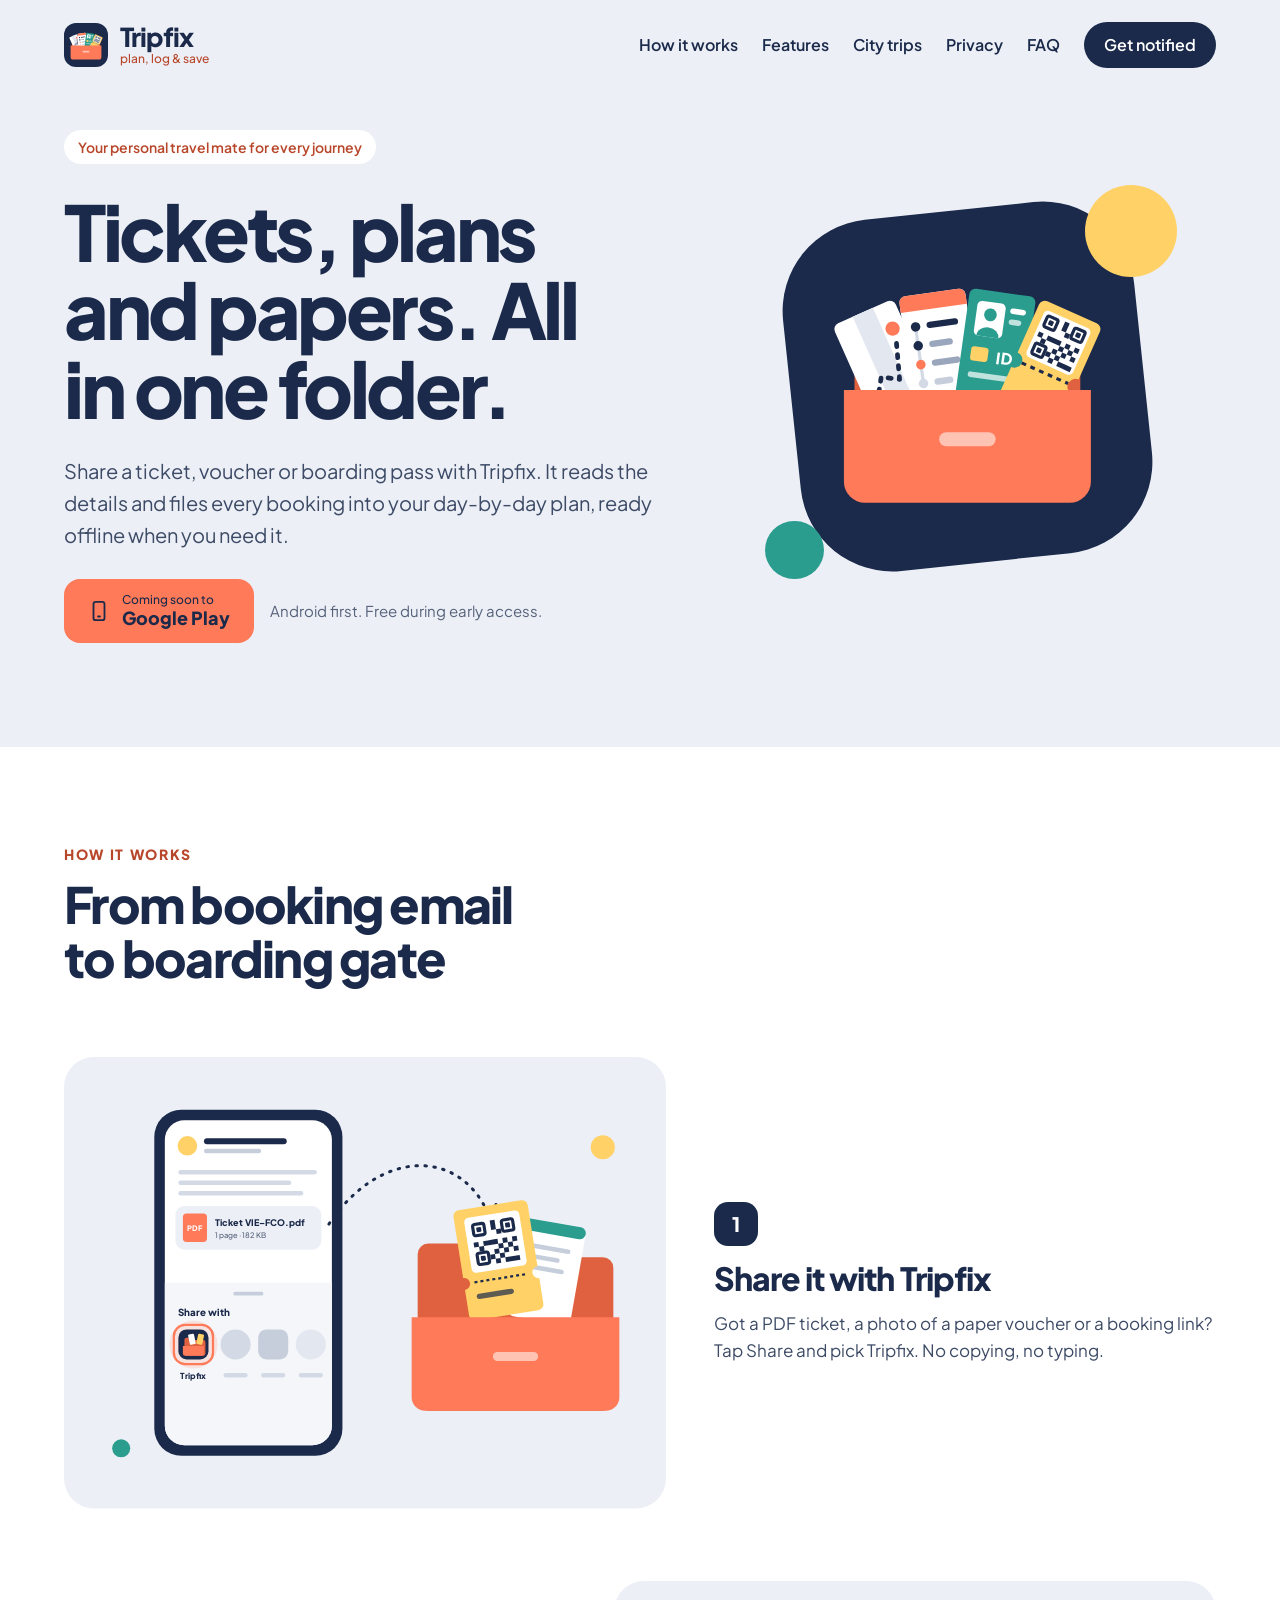
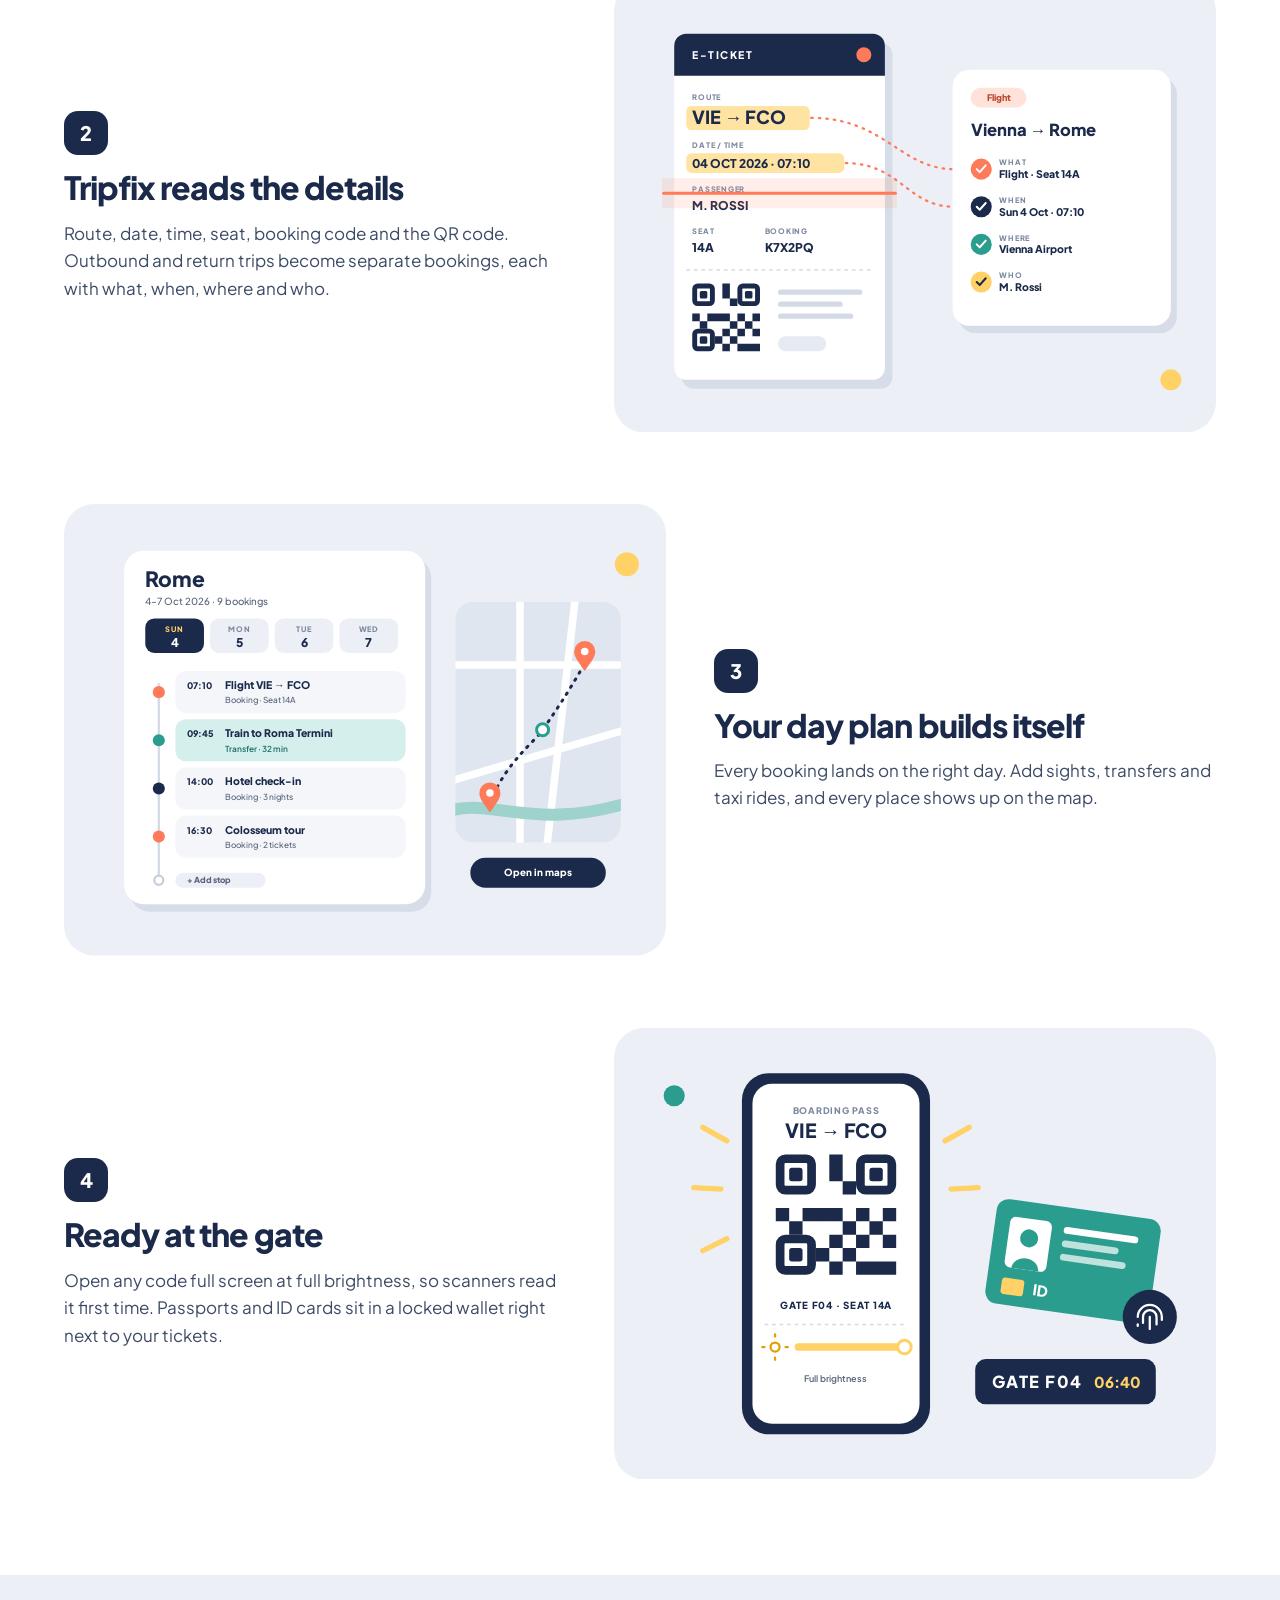
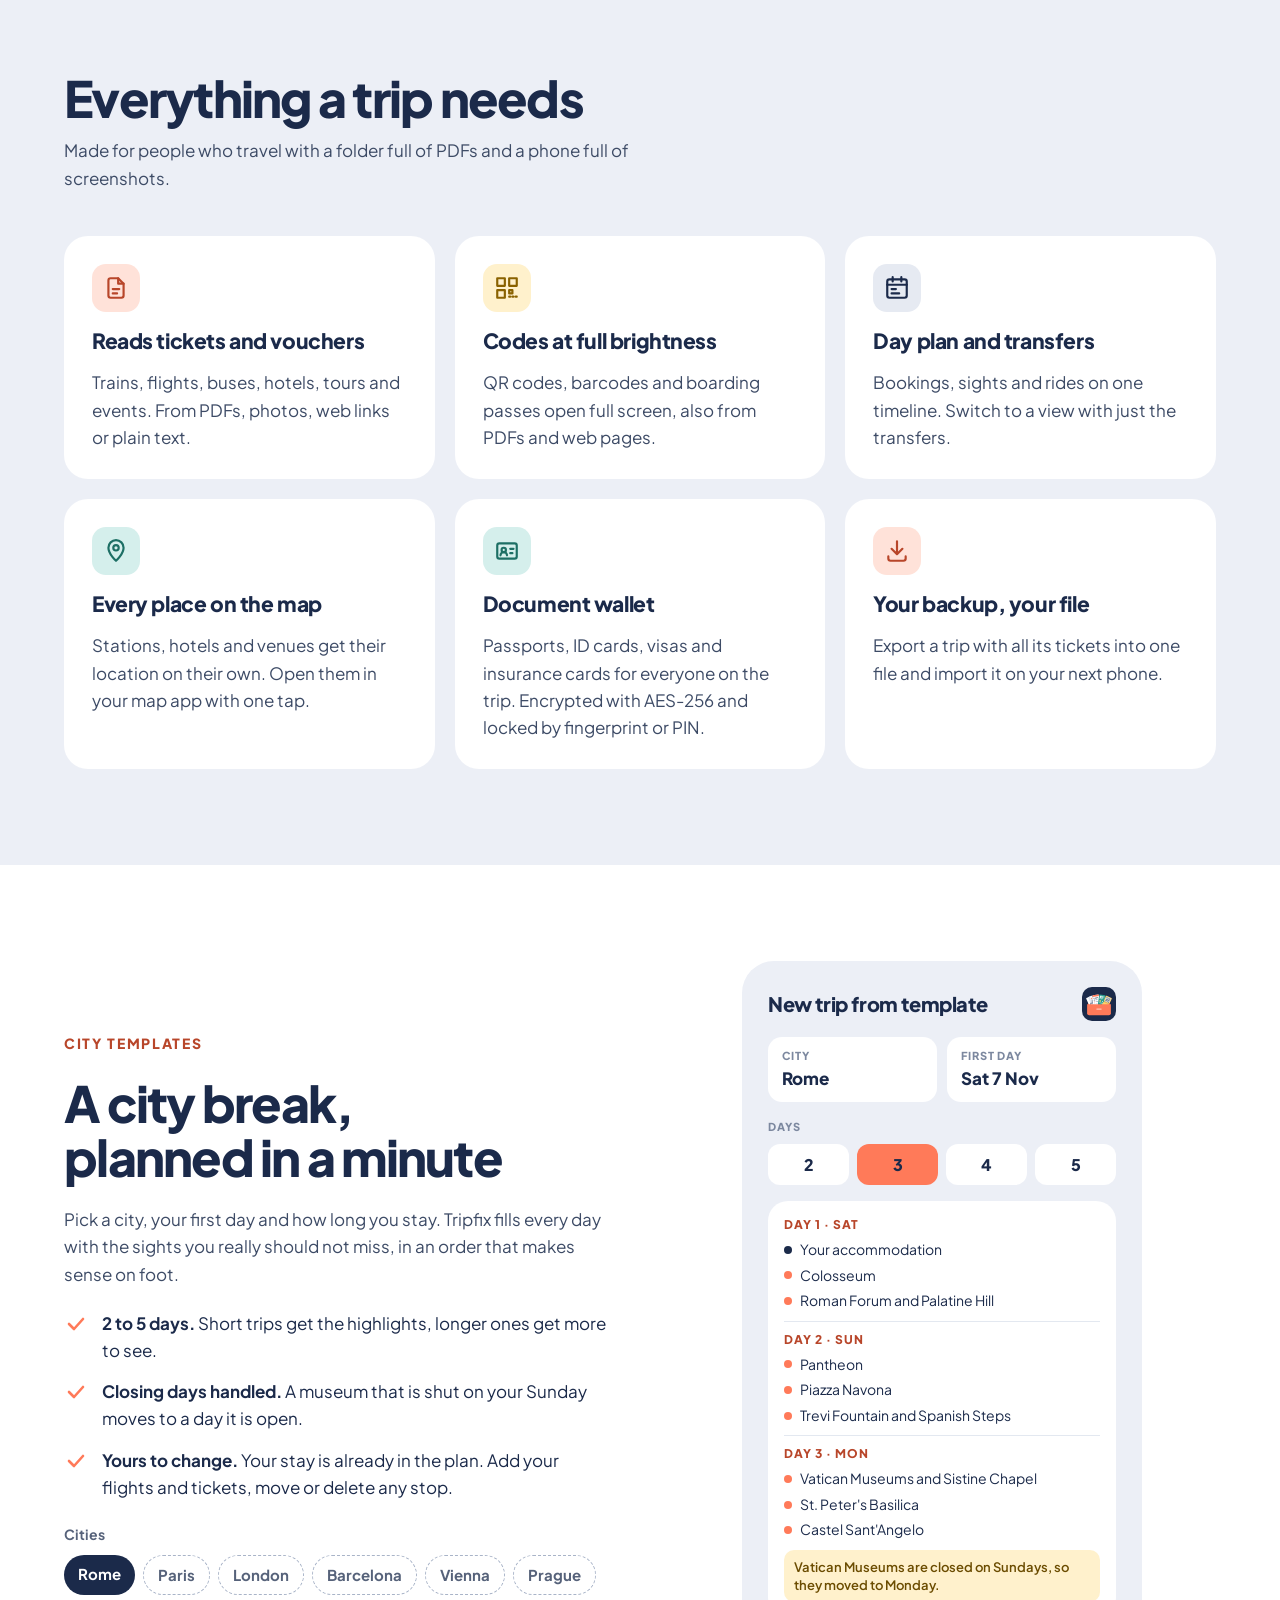
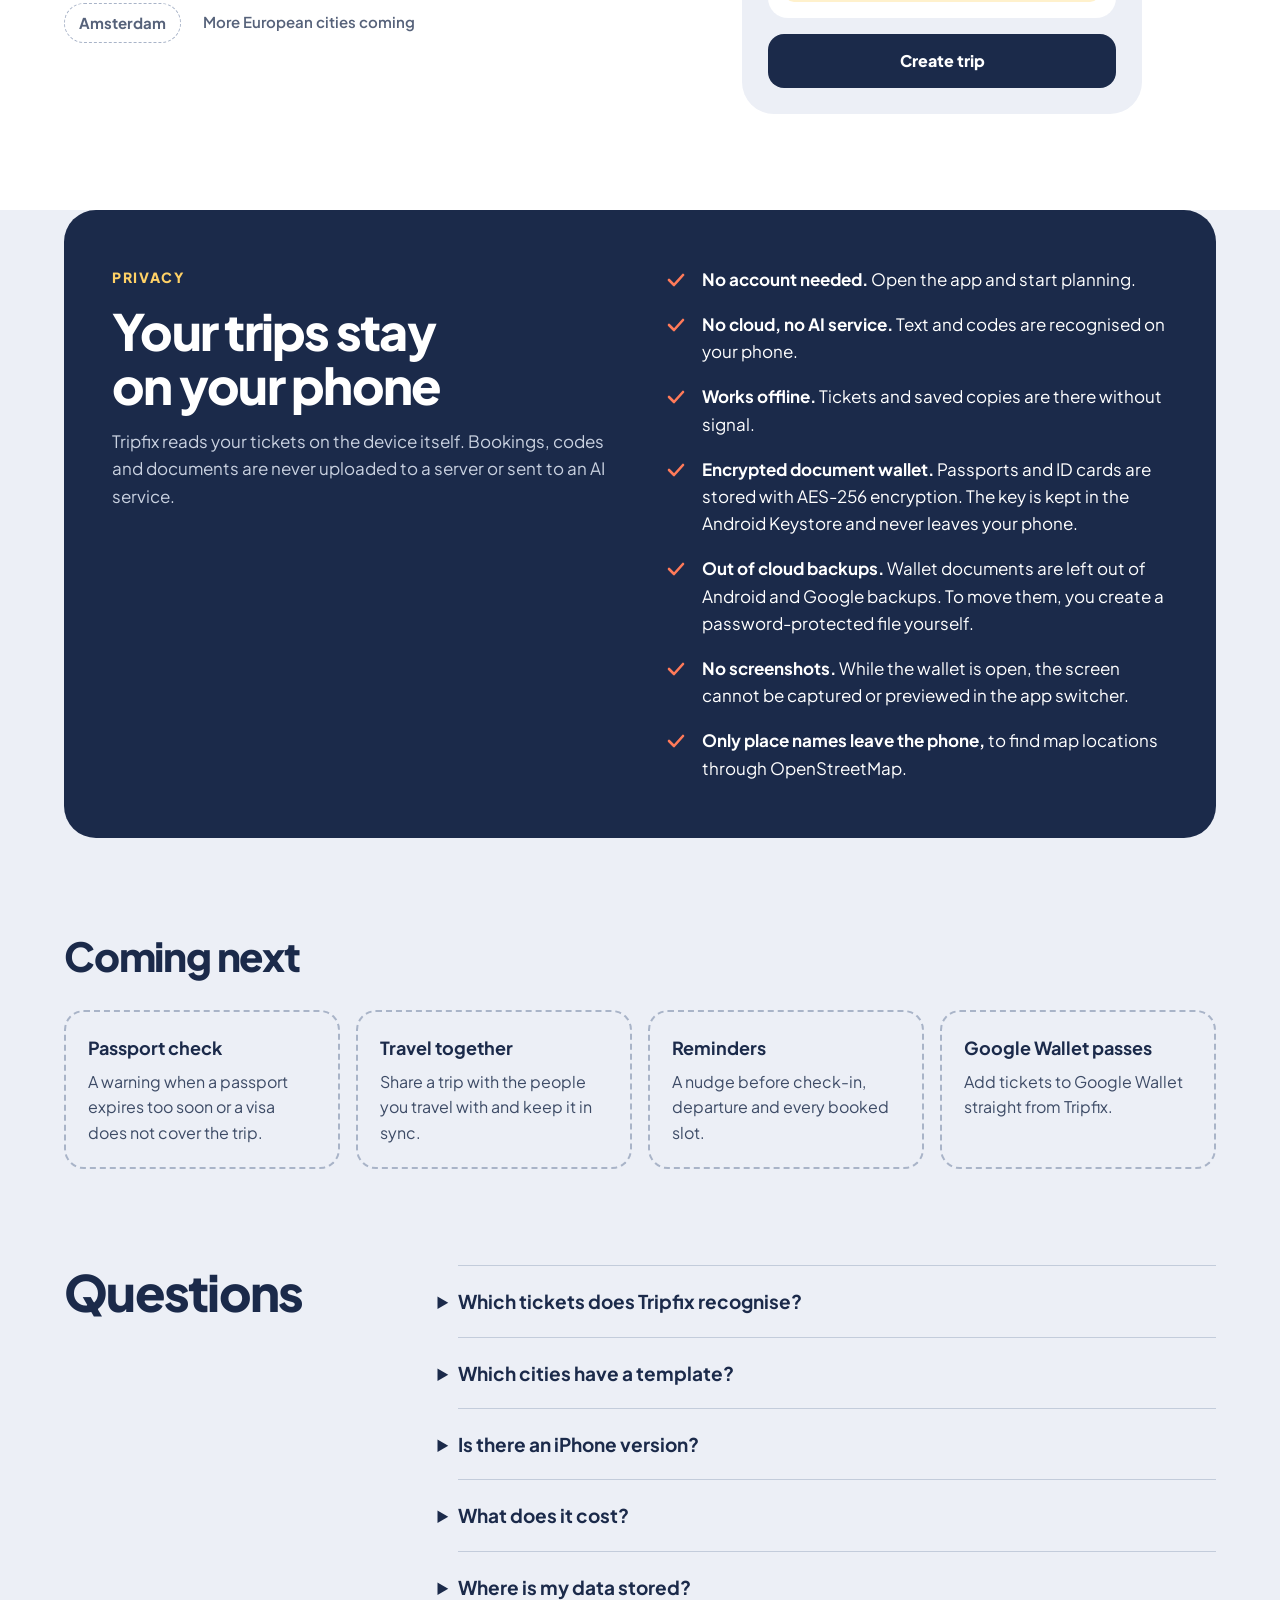
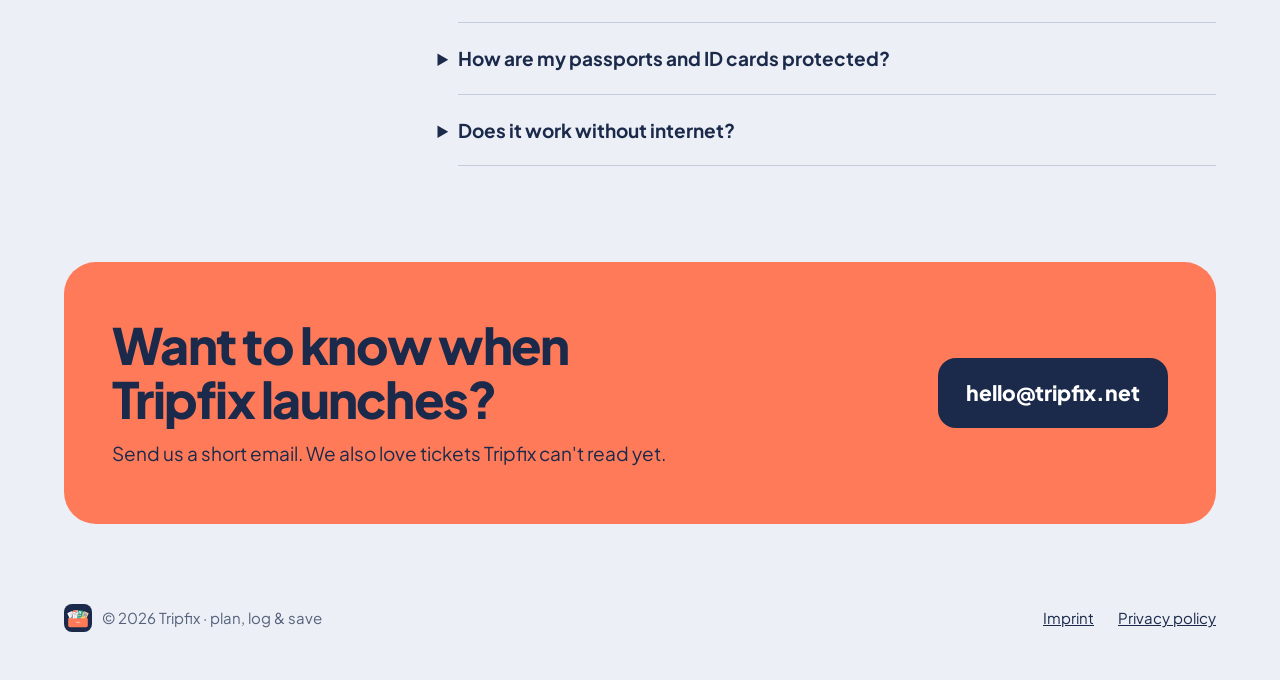
==== index.html @ 34c1dd79 "Add tripfix.net landing page, imprint and privacy policy Co-Authored-By: Claude Opus 5.5 <noreply@an" ====
<!doctype html>
<html lang="en">
<head>
<meta charset="utf-8">
<meta name="viewport" content="width=device-width, initial-scale=1">
<title>Tripfix – plan, log & save</title>
<meta name="description" content="Your personal travel mate for every journey: plans, bookings & tickets, even offline.">
<meta name="theme-color" content="#1B2A4A">
<meta property="og:title" content="Tripfix – plan, log & save">
<meta property="og:description" content="Your personal travel mate for every journey: plans, bookings & tickets, even offline.">
<meta property="og:type" content="website">
<meta property="og:url" content="https://tripfix.net/">
<link rel="icon" href="favicon.svg" type="image/svg+xml">
<link rel="stylesheet" href="fonts.css">
<link rel="stylesheet" href="style.css">
</head>
<body>
<div style="font-size: 17px; line-height: 1.6">

<svg width="0" height="0" style="position: absolute" aria-hidden="true">
<defs>
<symbol id="tfmark" viewBox="0 0 200 200">
<path d="M36 72a8 8 0 0 1 8-8H78l10 10H156a8 8 0 0 1 8 8V156a8 8 0 0 1-8 8H44a8 8 0 0 1-8-8Z" fill="#E0613F"></path>
<g transform="translate(100 112) scale(0.9) translate(-100 -112)">
<g transform="rotate(-24 100 200)">
<rect x="79" y="38" width="42" height="70" rx="4" fill="#FFFFFF"></rect>
<rect x="93" y="38" width="14" height="70" fill="#E3E8F0"></rect>
<path d="M85 94L94 80L104 86L113 60" fill="none" stroke="#1B2A4A" stroke-width="3" stroke-linecap="round" stroke-linejoin="round" stroke-dasharray="2 5"></path>
<circle cx="113" cy="55" r="4.5" fill="#FF7A59"></circle>
</g>
<g transform="rotate(-8 100 200)">
<rect x="79" y="38" width="42" height="70" rx="4" fill="#FFFFFF"></rect>
<path d="M79 42a4 4 0 0 1 4-4H117a4 4 0 0 1 4 4V48H79Z" fill="#FF7A59"></path>
<path d="M87 58V94" stroke="#D3DAE6" stroke-width="2"></path>
<circle cx="87" cy="58" r="3" fill="#1B2A4A"></circle>
<circle cx="87" cy="70" r="3" fill="#1B2A4A"></circle>
<circle cx="87" cy="82" r="3" fill="#FF7A59"></circle>
<circle cx="87" cy="94" r="3" fill="#D3DAE6"></circle>
<rect x="94" y="56" width="20" height="4" rx="2" fill="#1B2A4A"></rect>
<rect x="94" y="68" width="15" height="4" rx="2" fill="#9AA6BC"></rect>
<rect x="94" y="80" width="18" height="4" rx="2" fill="#9AA6BC"></rect>
<rect x="94" y="92" width="12" height="4" rx="2" fill="#C6CEDC"></rect>
</g>
<g transform="rotate(8 100 200)">
<rect x="79" y="38" width="42" height="70" rx="4" fill="#2A9D8F"></rect>
<rect x="85" y="45" width="18" height="22" rx="3" fill="#FFFFFF"></rect>
<circle cx="94" cy="53" r="4" fill="#2A9D8F"></circle>
<path d="M87 67a7 6 0 0 1 14 0Z" fill="#2A9D8F"></path>
<rect x="106" y="47" width="10" height="3.5" rx="1.75" fill="#FFFFFF"></rect>
<rect x="106" y="54" width="8" height="3.5" rx="1.75" fill="#FFFFFF" opacity="0.7"></rect>
<rect x="85" y="74" width="11" height="9" rx="2" fill="#FFD166"></rect>
<text x="101" y="83" font-family="Plus Jakarta Sans, sans-serif" font-size="10" font-weight="800" fill="#FFFFFF">ID</text>
<rect x="85" y="90" width="30" height="3.5" rx="1.75" fill="#FFFFFF" opacity="0.7"></rect>
</g>
<g transform="rotate(24 100 200)">
<path d="M83 38H117a4 4 0 0 1 4 4V75a5 5 0 0 0 0 10V104a4 4 0 0 1-4 4H83a4 4 0 0 1-4-4V85a5 5 0 0 0 0-10V42a4 4 0 0 1 4-4Z" fill="#FFD166"></path>
<rect x="84" y="43" width="32" height="32" rx="3" fill="#FFFFFF"></rect>
<g transform="translate(86 45) scale(0.778)" fill="#1B2A4A">
<path d="M16 0h4v4h-4zM16 4h4v4h-4zM20 8h4v4h-4zM0 16h4v4h-4zM8 16h4v4h-4zM12 16h4v4h-4zM16 16h4v4h-4zM24 16h4v4h-4zM32 16h4v4h-4zM4 20h4v4h-4zM20 20h4v4h-4zM28 20h4v4h-4zM16 24h4v4h-4zM24 24h4v4h-4zM32 24h4v4h-4zM12 28h4v4h-4zM20 28h4v4h-4zM16 32h4v4h-4zM24 32h4v4h-4zM28 32h4v4h-4zM32 32h4v4h-4z"></path>
<rect x="1.3" y="1.3" width="9.4" height="9.4" rx="1.6" fill="none" stroke="#1B2A4A" stroke-width="2.6"></rect>
<rect x="4" y="4" width="4" height="4" rx="0.8"></rect>
<rect x="25.3" y="1.3" width="9.4" height="9.4" rx="1.6" fill="none" stroke="#1B2A4A" stroke-width="2.6"></rect>
<rect x="28" y="4" width="4" height="4" rx="0.8"></rect>
<rect x="1.3" y="25.3" width="9.4" height="9.4" rx="1.6" fill="none" stroke="#1B2A4A" stroke-width="2.6"></rect>
<rect x="4" y="28" width="4" height="4" rx="0.8"></rect>
</g>
<path d="M84 80H116" stroke="#1B2A4A" stroke-width="2" stroke-dasharray="3 3"></path>
</g>
</g>
<path d="M30 102H170V154a12 12 0 0 1-12 12H42a12 12 0 0 1-12-12Z" fill="#FF7A59"></path>
<rect x="84" y="126" width="32" height="8" rx="4" fill="#FFFFFF" opacity="0.55"></rect>
</symbol>
</defs>
</svg>

<!-- Nav -->
<header style="max-width: 1200px; margin: 0 auto; padding: 22px 24px; display: flex; flex-wrap: wrap; align-items: center; justify-content: space-between; gap: 16px">
  <a href="#top" style="display: flex; align-items: center; gap: 12px; text-decoration: none">
    <span style="width: 44px; height: 44px; border-radius: 12px; background: #1B2A4A; display: flex"><svg viewBox="0 0 200 200" width="44" height="44" aria-hidden="true"><use href="#tfmark"></use></svg></span>
    <span style="display: flex; flex-direction: column; line-height: 1">
      <span style="font-weight: 800; font-size: 26px; letter-spacing: -0.04em">Tripfix</span>
      <span style="font-weight: 500; font-size: 12px; color: #B8462A; padding-top: 3px">plan, log &amp; save</span>
    </span>
  </a>
  <nav aria-label="Main" style="display: flex; flex-wrap: wrap; align-items: center; gap: 24px; font-weight: 600; font-size: 16px">
    <a href="#how" style="text-decoration: none">How it works</a>
    <a href="#features" style="text-decoration: none">Features</a>
    <a href="#cities" style="text-decoration: none">City trips</a>
    <a href="#privacy" style="text-decoration: none">Privacy</a>
    <a href="#faq" style="text-decoration: none">FAQ</a>
    <a href="#contact" style="text-decoration: none; padding: 10px 20px; border-radius: 999px; background: #1B2A4A; color: #FFFFFF">Get notified</a>
  </nav>
</header>

<!-- Hero -->
<section id="top" style="max-width: 1200px; margin: 0 auto; padding: 40px 24px 104px; display: flex; flex-wrap: wrap; align-items: center; gap: 56px">
  <div style="flex: 1 1 500px; min-width: 0; display: flex; flex-direction: column; gap: 28px">
    <span style="align-self: flex-start; padding: 6px 14px; border-radius: 999px; background: #FFFFFF; font-size: 14px; font-weight: 600; color: #B8462A">Your personal travel mate for every journey</span>
    <h1 style="margin: 0; font-weight: 800; font-size: clamp(44px, 6vw, 78px); line-height: 1.02; letter-spacing: -0.045em">Tickets, plans and papers. All in one folder.</h1>
    <p style="margin: 0; max-width: 32em; font-size: 20px; color: #3D4B66">Share a ticket, voucher or boarding pass with Tripfix. It reads the details and files every booking into your day-by-day plan, ready offline when you need it.</p>
    <div style="display: flex; flex-wrap: wrap; align-items: center; gap: 16px">
      <a href="#contact" style="text-decoration: none; display: inline-flex; align-items: center; gap: 12px; padding: 14px 24px; border-radius: 16px; background: #FF7A59; color: #1B2A4A">
        <svg width="22" height="22" viewBox="0 0 24 24" fill="none" stroke="currentColor" stroke-width="2" stroke-linecap="round" stroke-linejoin="round" aria-hidden="true"><rect x="6" y="2" width="12" height="20" rx="2.5"></rect><path d="M11 18h2"></path></svg>
        <span style="display: flex; flex-direction: column; line-height: 1.2"><span style="font-size: 12px; font-weight: 500">Coming soon to</span><span style="font-weight: 800; font-size: 18px">Google Play</span></span>
      </a>
      <span style="font-size: 15px; color: #56627A">Android first. Free during early access.</span>
    </div>
  </div>
  <div aria-hidden="true" style="flex: 1 1 400px; min-width: 0; display: flex; justify-content: center">
    <div style="position: relative; width: 420px; max-width: 100%; aspect-ratio: 1 / 1">
      <div style="position: absolute; inset: 8%; border-radius: 26%; background: #1B2A4A; transform: rotate(-6deg)"></div>
      <div style="position: absolute; top: 2%; right: 0; width: 22%; aspect-ratio: 1 / 1; border-radius: 50%; background: #FFD166"></div>
      <div style="position: absolute; bottom: 4%; left: 2%; width: 14%; aspect-ratio: 1 / 1; border-radius: 50%; background: #2A9D8F"></div>
      <svg viewBox="0 0 200 200" style="position: absolute; inset: 8%; width: 84%; height: 84%"><use href="#tfmark"></use></svg>
    </div>
  </div>
</section>

<!-- How it works -->
<section id="how" style="background: #FFFFFF">
  <div style="max-width: 1200px; margin: 0 auto; padding: 96px 24px; display: flex; flex-direction: column; gap: 72px">
    <div style="display: flex; flex-direction: column; gap: 12px; max-width: 36em">
      <span style="font-size: 14px; font-weight: 800; letter-spacing: 0.12em; text-transform: uppercase; color: #B8462A">How it works</span>
      <h2 style="margin: 0; font-weight: 800; font-size: clamp(32px, 4vw, 50px); line-height: 1.08; letter-spacing: -0.035em">From booking email to boarding gate</h2>
    </div>

    <div style="display: flex; flex-wrap: wrap; align-items: center; gap: 48px">
      <div style="flex: 1 1 460px; min-width: 0"><svg viewBox="0 0 800 600" width="100%" style="display: block; width: 100%; height: auto" role="img" aria-label="A ticket PDF shared from a phone flies into the Tripfix travel folder">
<rect x="0" y="0" width="800" height="600" rx="40" fill="#ECEFF6"></rect>
<circle cx="716" cy="120" r="16" fill="#FFD166"></circle>
<circle cx="76" cy="520" r="12" fill="#2A9D8F"></circle>

<rect x="120" y="70" width="250" height="460" rx="36" fill="#1B2A4A"></rect>
<rect x="134" y="84" width="222" height="432" rx="26" fill="#FFFFFF"></rect>
<circle cx="164" cy="118" r="13" fill="#FFD166"></circle>
<rect x="186" y="108" width="110" height="8" rx="4" fill="#1B2A4A"></rect>
<rect x="186" y="122" width="76" height="6" rx="3" fill="#C6CEDC"></rect>
<rect x="152" y="150" width="184" height="6" rx="3" fill="#D3DAE6"></rect>
<rect x="152" y="164" width="150" height="6" rx="3" fill="#D3DAE6"></rect>
<rect x="152" y="178" width="166" height="6" rx="3" fill="#D3DAE6"></rect>
<rect x="148" y="198" width="194" height="58" rx="12" fill="#ECEFF6"></rect>
<rect x="158" y="208" width="32" height="38" rx="5" fill="#FF7A59"></rect>
<text x="174" y="231" text-anchor="middle" font-family="Plus Jakarta Sans, sans-serif" font-size="10" font-weight="800" fill="#FFFFFF">PDF</text>
<text x="200" y="224" font-family="Plus Jakarta Sans, sans-serif" font-size="12" font-weight="800" fill="#1B2A4A">Ticket VIE–FCO.pdf</text>
<text x="200" y="241" font-family="Plus Jakarta Sans, sans-serif" font-size="10" font-weight="500" fill="#56627A">1 page · 182 KB</text>

<path d="M134 300H356V490a26 26 0 0 1-26 26H160a26 26 0 0 1-26-26Z" fill="#F4F6FA"></path>
<rect x="225" y="312" width="40" height="5" rx="2.5" fill="#C6CEDC"></rect>
<text x="152" y="344" font-family="Plus Jakarta Sans, sans-serif" font-size="13" font-weight="800" fill="#1B2A4A">Share with</text>
<circle cx="172" cy="382" r="32" fill="#FF7A59" opacity="0.16"></circle>
<rect x="152" y="362" width="40" height="40" rx="11" fill="#1B2A4A"></rect>
<path d="M160 376a3 3 0 0 1 3-3h7l3 3h12a3 3 0 0 1 3 3v15a3 3 0 0 1-3 3H163a3 3 0 0 1-3-3Z" fill="#E0613F"></path>
<rect x="167" y="368" width="8" height="14" rx="1.5" fill="#FFFFFF" transform="rotate(-12 171 380)"></rect>
<rect x="176" y="368" width="8" height="14" rx="1.5" fill="#FFD166" transform="rotate(12 180 380)"></rect>
<path d="M158 384H186V394a3 3 0 0 1-3 3H161a3 3 0 0 1-3-3Z" fill="#FF7A59"></path>
<rect x="146" y="356" width="52" height="52" rx="15" fill="none" stroke="#FF7A59" stroke-width="3"></rect>
<rect x="208" y="362" width="40" height="40" rx="20" fill="#D3DAE6"></rect>
<rect x="258" y="362" width="40" height="40" rx="11" fill="#C6CEDC"></rect>
<rect x="308" y="362" width="40" height="40" rx="20" fill="#E3E8F0"></rect>
<text x="172" y="428" text-anchor="middle" font-family="Plus Jakarta Sans, sans-serif" font-size="11" font-weight="800" fill="#1B2A4A">Tripfix</text>
<rect x="212" y="420" width="32" height="6" rx="3" fill="#D3DAE6"></rect>
<rect x="262" y="420" width="32" height="6" rx="3" fill="#D3DAE6"></rect>
<rect x="312" y="420" width="32" height="6" rx="3" fill="#D3DAE6"></rect>

<path d="M352 222C420 120 530 120 566 214" fill="none" stroke="#1B2A4A" stroke-width="4" stroke-linecap="round" stroke-dasharray="2 10"></path>
<path d="M548 204L568 222L574 196" fill="none" stroke="#1B2A4A" stroke-width="4" stroke-linecap="round" stroke-linejoin="round"></path>

<path d="M470 262a14 14 0 0 1 14-14H552l18 18H716a14 14 0 0 1 14 14V456a14 14 0 0 1-14 14H484a14 14 0 0 1-14-14Z" fill="#E0613F"></path>
<g transform="rotate(10 630 330)">
<rect x="592" y="218" width="84" height="132" rx="8" fill="#FFFFFF"></rect>
<rect x="592" y="218" width="84" height="16" rx="8" fill="#2A9D8F"></rect>
<rect x="604" y="250" width="56" height="6" rx="3" fill="#C6CEDC"></rect>
<rect x="604" y="264" width="44" height="6" rx="3" fill="#C6CEDC"></rect>
<rect x="604" y="278" width="52" height="6" rx="3" fill="#C6CEDC"></rect>
</g>
<g transform="rotate(-9 580 300)">
<path d="M540 196H624a8 8 0 0 1 8 8V286a8 8 0 0 0 0 16V336a8 8 0 0 1-8 8H540a8 8 0 0 1-8-8V302a8 8 0 0 0 0-16V204a8 8 0 0 1 8-8Z" fill="#FFD166"></path>
<rect x="545" y="208" width="74" height="74" rx="6" fill="#FFFFFF"></rect>
<g transform="translate(553 216) scale(1.611)" fill="#1B2A4A">
<path d="M16 0h4v4h-4zM16 4h4v4h-4zM20 8h4v4h-4zM0 16h4v4h-4zM8 16h4v4h-4zM12 16h4v4h-4zM16 16h4v4h-4zM24 16h4v4h-4zM32 16h4v4h-4zM4 20h4v4h-4zM20 20h4v4h-4zM28 20h4v4h-4zM16 24h4v4h-4zM24 24h4v4h-4zM32 24h4v4h-4zM12 28h4v4h-4zM20 28h4v4h-4zM16 32h4v4h-4zM24 32h4v4h-4zM28 32h4v4h-4zM32 32h4v4h-4z"></path>
<rect x="1.3" y="1.3" width="9.4" height="9.4" rx="1.6" fill="none" stroke="#1B2A4A" stroke-width="2.6"></rect>
<rect x="4" y="4" width="4" height="4" rx="0.8"></rect>
<rect x="25.3" y="1.3" width="9.4" height="9.4" rx="1.6" fill="none" stroke="#1B2A4A" stroke-width="2.6"></rect>
<rect x="28" y="4" width="4" height="4" rx="0.8"></rect>
<rect x="1.3" y="25.3" width="9.4" height="9.4" rx="1.6" fill="none" stroke="#1B2A4A" stroke-width="2.6"></rect>
<rect x="4" y="28" width="4" height="4" rx="0.8"></rect>
</g>
<path d="M546 294H618" stroke="#1B2A4A" stroke-width="3" stroke-dasharray="4 4"></path>
<rect x="546" y="310" width="50" height="7" rx="3.5" fill="#1B2A4A" opacity="0.7"></rect>
</g>
<path d="M462 346H738V452a18 18 0 0 1-18 18H480a18 18 0 0 1-18-18Z" fill="#FF7A59"></path>
<rect x="570" y="392" width="60" height="12" rx="6" fill="#FFFFFF" opacity="0.55"></rect>
</svg></div>
      <div style="flex: 1 1 360px; min-width: 0; display: flex; flex-direction: column; gap: 14px">
        <span style="width: 44px; height: 44px; border-radius: 14px; background: #1B2A4A; color: #FFFFFF; display: flex; align-items: center; justify-content: center; font-weight: 800; font-size: 20px">1</span>
        <h3 style="margin: 0; font-weight: 800; font-size: 32px; line-height: 1.15; letter-spacing: -0.03em">Share it with Tripfix</h3>
        <p style="margin: 0; color: #3D4B66; max-width: 30em">Got a PDF ticket, a photo of a paper voucher or a booking link? Tap Share and pick Tripfix. No copying, no typing.</p>
      </div>
    </div>

    <div style="display: flex; flex-wrap: wrap; flex-direction: row-reverse; align-items: center; gap: 48px">
      <div style="flex: 1 1 460px; min-width: 0"><svg viewBox="0 0 800 600" width="100%" style="display: block; width: 100%; height: auto" role="img" aria-label="Tripfix scans a flight e-ticket and fills a booking card with what, when, where and who">
<rect x="0" y="0" width="800" height="600" rx="40" fill="#ECEFF6"></rect>
<circle cx="740" cy="530" r="14" fill="#FFD166"></circle>

<rect x="90" y="82" width="280" height="460" rx="16" fill="#D7DDE8"></rect>
<rect x="80" y="70" width="280" height="460" rx="16" fill="#FFFFFF"></rect>
<path d="M80 86a16 16 0 0 1 16-16H344a16 16 0 0 1 16 16V126H80Z" fill="#1B2A4A"></path>
<text x="104" y="104" font-family="Plus Jakarta Sans, sans-serif" font-size="14" font-weight="800" letter-spacing="2" fill="#FFFFFF">E-TICKET</text>
<circle cx="332" cy="98" r="10" fill="#FF7A59"></circle>

<text x="104" y="158" font-family="Plus Jakarta Sans, sans-serif" font-size="10" font-weight="800" letter-spacing="1" fill="#7C889F">ROUTE</text>
<rect x="96" y="166" width="164" height="32" rx="7" fill="#FFD166" opacity="0.6"></rect>
<text x="104" y="190" font-family="Plus Jakarta Sans, sans-serif" font-size="24" font-weight="800" fill="#1B2A4A">VIE → FCO</text>

<text x="104" y="222" font-family="Plus Jakarta Sans, sans-serif" font-size="10" font-weight="800" letter-spacing="1" fill="#7C889F">DATE / TIME</text>
<rect x="96" y="229" width="210" height="26" rx="7" fill="#FFD166" opacity="0.6"></rect>
<text x="104" y="248" font-family="Plus Jakarta Sans, sans-serif" font-size="16" font-weight="800" fill="#1B2A4A">04 OCT 2026 · 07:10</text>

<text x="104" y="280" font-family="Plus Jakarta Sans, sans-serif" font-size="10" font-weight="800" letter-spacing="1" fill="#7C889F">PASSENGER</text>
<text x="104" y="304" font-family="Plus Jakarta Sans, sans-serif" font-size="16" font-weight="800" fill="#1B2A4A">M. ROSSI</text>

<text x="104" y="336" font-family="Plus Jakarta Sans, sans-serif" font-size="10" font-weight="800" letter-spacing="1" fill="#7C889F">SEAT</text>
<text x="104" y="360" font-family="Plus Jakarta Sans, sans-serif" font-size="16" font-weight="800" fill="#1B2A4A">14A</text>
<text x="200" y="336" font-family="Plus Jakarta Sans, sans-serif" font-size="10" font-weight="800" letter-spacing="1" fill="#7C889F">BOOKING</text>
<text x="200" y="360" font-family="Plus Jakarta Sans, sans-serif" font-size="16" font-weight="800" fill="#1B2A4A">K7X2PQ</text>

<path d="M96 384H344" stroke="#D3DAE6" stroke-width="2" stroke-dasharray="5 5"></path>
<g transform="translate(104 402) scale(2.5)" fill="#1B2A4A">
<path d="M16 0h4v4h-4zM16 4h4v4h-4zM20 8h4v4h-4zM0 16h4v4h-4zM8 16h4v4h-4zM12 16h4v4h-4zM16 16h4v4h-4zM24 16h4v4h-4zM32 16h4v4h-4zM4 20h4v4h-4zM20 20h4v4h-4zM28 20h4v4h-4zM16 24h4v4h-4zM24 24h4v4h-4zM32 24h4v4h-4zM12 28h4v4h-4zM20 28h4v4h-4zM16 32h4v4h-4zM24 32h4v4h-4zM28 32h4v4h-4zM32 32h4v4h-4z"></path>
<rect x="1.3" y="1.3" width="9.4" height="9.4" rx="1.6" fill="none" stroke="#1B2A4A" stroke-width="2.6"></rect>
<rect x="4" y="4" width="4" height="4" rx="0.8"></rect>
<rect x="25.3" y="1.3" width="9.4" height="9.4" rx="1.6" fill="none" stroke="#1B2A4A" stroke-width="2.6"></rect>
<rect x="28" y="4" width="4" height="4" rx="0.8"></rect>
<rect x="1.3" y="25.3" width="9.4" height="9.4" rx="1.6" fill="none" stroke="#1B2A4A" stroke-width="2.6"></rect>
<rect x="4" y="28" width="4" height="4" rx="0.8"></rect>
</g>
<rect x="218" y="410" width="112" height="7" rx="3.5" fill="#D3DAE6"></rect>
<rect x="218" y="426" width="86" height="7" rx="3.5" fill="#D3DAE6"></rect>
<rect x="218" y="442" width="100" height="7" rx="3.5" fill="#D3DAE6"></rect>
<rect x="218" y="472" width="64" height="20" rx="10" fill="#E6EAF2"></rect>

<rect x="64" y="262" width="312" height="40" fill="#FF7A59" opacity="0.13"></rect>
<rect x="64" y="280" width="312" height="4" rx="2" fill="#FF7A59"></rect>

<path d="M262 182C360 182 380 250 452 250" fill="none" stroke="#FF7A59" stroke-width="3" stroke-linecap="round" stroke-dasharray="2 8"></path>
<path d="M308 242C380 242 390 300 452 300" fill="none" stroke="#FF7A59" stroke-width="3" stroke-linecap="round" stroke-dasharray="2 8"></path>

<rect x="458" y="128" width="290" height="340" rx="22" fill="#D7DDE8"></rect>
<rect x="450" y="118" width="290" height="340" rx="22" fill="#FFFFFF"></rect>
<rect x="474" y="142" width="74" height="26" rx="13" fill="#FFE2D9"></rect>
<text x="511" y="160" text-anchor="middle" font-family="Plus Jakarta Sans, sans-serif" font-size="12" font-weight="800" fill="#B8462A">Flight</text>
<text x="474" y="206" font-family="Plus Jakarta Sans, sans-serif" font-size="22" font-weight="800" fill="#1B2A4A">Vienna → Rome</text>

<circle cx="488" cy="250" r="14" fill="#FF7A59"></circle>
<text x="512" y="245" font-family="Plus Jakarta Sans, sans-serif" font-size="10" font-weight="800" letter-spacing="1" fill="#7C889F">WHAT</text>
<text x="512" y="262" font-family="Plus Jakarta Sans, sans-serif" font-size="14" font-weight="800" fill="#1B2A4A">Flight · Seat 14A</text>

<circle cx="488" cy="300" r="14" fill="#1B2A4A"></circle>
<text x="512" y="295" font-family="Plus Jakarta Sans, sans-serif" font-size="10" font-weight="800" letter-spacing="1" fill="#7C889F">WHEN</text>
<text x="512" y="312" font-family="Plus Jakarta Sans, sans-serif" font-size="14" font-weight="800" fill="#1B2A4A">Sun 4 Oct · 07:10</text>

<circle cx="488" cy="350" r="14" fill="#2A9D8F"></circle>
<text x="512" y="345" font-family="Plus Jakarta Sans, sans-serif" font-size="10" font-weight="800" letter-spacing="1" fill="#7C889F">WHERE</text>
<text x="512" y="362" font-family="Plus Jakarta Sans, sans-serif" font-size="14" font-weight="800" fill="#1B2A4A">Vienna Airport</text>

<circle cx="488" cy="400" r="14" fill="#FFD166"></circle>
<text x="512" y="395" font-family="Plus Jakarta Sans, sans-serif" font-size="10" font-weight="800" letter-spacing="1" fill="#7C889F">WHO</text>
<text x="512" y="412" font-family="Plus Jakarta Sans, sans-serif" font-size="14" font-weight="800" fill="#1B2A4A">M. Rossi</text>

<path d="M482 250l4 4 8-9" fill="none" stroke="#FFFFFF" stroke-width="2.6" stroke-linecap="round" stroke-linejoin="round"></path>
<path d="M482 300l4 4 8-9" fill="none" stroke="#FFFFFF" stroke-width="2.6" stroke-linecap="round" stroke-linejoin="round"></path>
<path d="M482 350l4 4 8-9" fill="none" stroke="#FFFFFF" stroke-width="2.6" stroke-linecap="round" stroke-linejoin="round"></path>
<path d="M482 400l4 4 8-9" fill="none" stroke="#1B2A4A" stroke-width="2.6" stroke-linecap="round" stroke-linejoin="round"></path>
</svg></div>
      <div style="flex: 1 1 360px; min-width: 0; display: flex; flex-direction: column; gap: 14px">
        <span style="width: 44px; height: 44px; border-radius: 14px; background: #1B2A4A; color: #FFFFFF; display: flex; align-items: center; justify-content: center; font-weight: 800; font-size: 20px">2</span>
        <h3 style="margin: 0; font-weight: 800; font-size: 32px; line-height: 1.15; letter-spacing: -0.03em">Tripfix reads the details</h3>
        <p style="margin: 0; color: #3D4B66; max-width: 30em">Route, date, time, seat, booking code and the QR code. Outbound and return trips become separate bookings, each with what, when, where and who.</p>
      </div>
    </div>

    <div style="display: flex; flex-wrap: wrap; align-items: center; gap: 48px">
      <div style="flex: 1 1 460px; min-width: 0"><svg viewBox="0 0 800 600" width="100%" style="display: block; width: 100%; height: auto" role="img" aria-label="A Rome trip day plan with flight, train transfer, hotel and tour, next to a map with the route">
<defs>
<clipPath id="ill3map"><rect x="520" y="130" width="220" height="320" rx="24"></rect></clipPath>
</defs>
<rect x="0" y="0" width="800" height="600" rx="40" fill="#ECEFF6"></rect>
<circle cx="748" cy="80" r="16" fill="#FFD166"></circle>

<rect x="88" y="72" width="400" height="470" rx="26" fill="#D7DDE8"></rect>
<rect x="80" y="62" width="400" height="470" rx="26" fill="#FFFFFF"></rect>
<text x="108" y="110" font-family="Plus Jakarta Sans, sans-serif" font-size="28" font-weight="800" fill="#1B2A4A">Rome</text>
<text x="108" y="134" font-family="Plus Jakarta Sans, sans-serif" font-size="13" font-weight="500" fill="#56627A">4–7 Oct 2026 · 9 bookings</text>

<rect x="108" y="152" width="78" height="46" rx="12" fill="#1B2A4A"></rect>
<text x="147" y="170" text-anchor="middle" font-family="Plus Jakarta Sans, sans-serif" font-size="10" font-weight="800" letter-spacing="1" fill="#FFD166">SUN</text>
<text x="147" y="190" text-anchor="middle" font-family="Plus Jakarta Sans, sans-serif" font-size="16" font-weight="800" fill="#FFFFFF">4</text>
<rect x="194" y="152" width="78" height="46" rx="12" fill="#ECEFF6"></rect>
<text x="233" y="170" text-anchor="middle" font-family="Plus Jakarta Sans, sans-serif" font-size="10" font-weight="800" letter-spacing="1" fill="#7C889F">MON</text>
<text x="233" y="190" text-anchor="middle" font-family="Plus Jakarta Sans, sans-serif" font-size="16" font-weight="800" fill="#1B2A4A">5</text>
<rect x="280" y="152" width="78" height="46" rx="12" fill="#ECEFF6"></rect>
<text x="319" y="170" text-anchor="middle" font-family="Plus Jakarta Sans, sans-serif" font-size="10" font-weight="800" letter-spacing="1" fill="#7C889F">TUE</text>
<text x="319" y="190" text-anchor="middle" font-family="Plus Jakarta Sans, sans-serif" font-size="16" font-weight="800" fill="#1B2A4A">6</text>
<rect x="366" y="152" width="78" height="46" rx="12" fill="#ECEFF6"></rect>
<text x="405" y="170" text-anchor="middle" font-family="Plus Jakarta Sans, sans-serif" font-size="10" font-weight="800" letter-spacing="1" fill="#7C889F">WED</text>
<text x="405" y="190" text-anchor="middle" font-family="Plus Jakarta Sans, sans-serif" font-size="16" font-weight="800" fill="#1B2A4A">7</text>

<path d="M126 238V494" stroke="#D3DAE6" stroke-width="3"></path>

<circle cx="126" cy="250" r="8" fill="#FF7A59"></circle>
<rect x="148" y="222" width="306" height="56" rx="14" fill="#F4F6FA"></rect>
<text x="164" y="246" font-family="Plus Jakarta Sans, sans-serif" font-size="12" font-weight="800" fill="#1B2A4A">07:10</text>
<text x="214" y="246" font-family="Plus Jakarta Sans, sans-serif" font-size="14" font-weight="800" fill="#1B2A4A">Flight VIE → FCO</text>
<text x="214" y="265" font-family="Plus Jakarta Sans, sans-serif" font-size="11" font-weight="500" fill="#56627A">Booking · Seat 14A</text>

<circle cx="126" cy="314" r="8" fill="#2A9D8F"></circle>
<rect x="148" y="286" width="306" height="56" rx="14" fill="#D5EFEC"></rect>
<text x="164" y="310" font-family="Plus Jakarta Sans, sans-serif" font-size="12" font-weight="800" fill="#1B2A4A">09:45</text>
<text x="214" y="310" font-family="Plus Jakarta Sans, sans-serif" font-size="14" font-weight="800" fill="#1B2A4A">Train to Roma Termini</text>
<text x="214" y="329" font-family="Plus Jakarta Sans, sans-serif" font-size="11" font-weight="600" fill="#1D6F65">Transfer · 32 min</text>

<circle cx="126" cy="378" r="8" fill="#1B2A4A"></circle>
<rect x="148" y="350" width="306" height="56" rx="14" fill="#F4F6FA"></rect>
<text x="164" y="374" font-family="Plus Jakarta Sans, sans-serif" font-size="12" font-weight="800" fill="#1B2A4A">14:00</text>
<text x="214" y="374" font-family="Plus Jakarta Sans, sans-serif" font-size="14" font-weight="800" fill="#1B2A4A">Hotel check-in</text>
<text x="214" y="393" font-family="Plus Jakarta Sans, sans-serif" font-size="11" font-weight="500" fill="#56627A">Booking · 3 nights</text>

<circle cx="126" cy="442" r="8" fill="#FF7A59"></circle>
<rect x="148" y="414" width="306" height="56" rx="14" fill="#F4F6FA"></rect>
<text x="164" y="438" font-family="Plus Jakarta Sans, sans-serif" font-size="12" font-weight="800" fill="#1B2A4A">16:30</text>
<text x="214" y="438" font-family="Plus Jakarta Sans, sans-serif" font-size="14" font-weight="800" fill="#1B2A4A">Colosseum tour</text>
<text x="214" y="457" font-family="Plus Jakarta Sans, sans-serif" font-size="11" font-weight="500" fill="#56627A">Booking · 2 tickets</text>

<circle cx="126" cy="500" r="6" fill="#FFFFFF" stroke="#C6CEDC" stroke-width="3"></circle>
<rect x="148" y="490" width="120" height="20" rx="10" fill="#ECEFF6"></rect>
<text x="164" y="504" font-family="Plus Jakarta Sans, sans-serif" font-size="11" font-weight="800" fill="#56627A">+ Add stop</text>

<g clip-path="url(#ill3map)">
<rect x="520" y="130" width="220" height="320" fill="#DFE6F0"></rect>
<path d="M500 214H760M606 120V470M500 372L760 296M680 120L640 470" stroke="#FFFFFF" stroke-width="10" fill="none"></path>
<path d="M500 412C566 384 616 440 760 394" stroke="#9ED3CB" stroke-width="16" fill="none"></path>
<path d="M566 396C590 340 626 316 636 300C660 266 676 240 692 212" fill="none" stroke="#1B2A4A" stroke-width="4" stroke-linecap="round" stroke-dasharray="2 9"></path>
</g>
<path d="M566 410c-8-12-14-18-14-26a14 14 0 0 1 28 0c0 8-6 14-14 26Z" fill="#FF7A59"></path>
<circle cx="566" cy="384" r="5" fill="#FFFFFF"></circle>
<circle cx="636" cy="300" r="8" fill="#FFFFFF" stroke="#2A9D8F" stroke-width="4"></circle>
<path d="M692 222c-8-12-14-18-14-26a14 14 0 0 1 28 0c0 8-6 14-14 26Z" fill="#FF7A59"></path>
<circle cx="692" cy="196" r="5" fill="#FFFFFF"></circle>
<rect x="540" y="470" width="180" height="40" rx="20" fill="#1B2A4A"></rect>
<text x="630" y="495" text-anchor="middle" font-family="Plus Jakarta Sans, sans-serif" font-size="13" font-weight="800" fill="#FFFFFF">Open in maps</text>
</svg></div>
      <div style="flex: 1 1 360px; min-width: 0; display: flex; flex-direction: column; gap: 14px">
        <span style="width: 44px; height: 44px; border-radius: 14px; background: #1B2A4A; color: #FFFFFF; display: flex; align-items: center; justify-content: center; font-weight: 800; font-size: 20px">3</span>
        <h3 style="margin: 0; font-weight: 800; font-size: 32px; line-height: 1.15; letter-spacing: -0.03em">Your day plan builds itself</h3>
        <p style="margin: 0; color: #3D4B66; max-width: 30em">Every booking lands on the right day. Add sights, transfers and taxi rides, and every place shows up on the map.</p>
      </div>
    </div>

    <div style="display: flex; flex-wrap: wrap; flex-direction: row-reverse; align-items: center; gap: 48px">
      <div style="flex: 1 1 460px; min-width: 0"><svg viewBox="0 0 800 600" width="100%" style="display: block; width: 100%; height: auto" role="img" aria-label="A phone shows a boarding pass QR code at full brightness, next to an ID card locked by fingerprint and a gate sign">
<rect x="0" y="0" width="800" height="600" rx="40" fill="#ECEFF6"></rect>
<circle cx="80" cy="90" r="14" fill="#2A9D8F"></circle>

<g stroke="#FFD166" stroke-width="7" stroke-linecap="round">
<path d="M150 150L118 132"></path>
<path d="M142 214L106 212"></path>
<path d="M150 280L118 296"></path>
<path d="M440 150L472 132"></path>
<path d="M448 214L484 212"></path>
</g>

<rect x="170" y="60" width="250" height="480" rx="36" fill="#1B2A4A"></rect>
<rect x="184" y="74" width="222" height="452" rx="26" fill="#FFFFFF"></rect>
<text x="295" y="114" text-anchor="middle" font-family="Plus Jakarta Sans, sans-serif" font-size="12" font-weight="800" letter-spacing="1" fill="#7C889F">BOARDING PASS</text>
<text x="295" y="146" text-anchor="middle" font-family="Plus Jakarta Sans, sans-serif" font-size="26" font-weight="800" fill="#1B2A4A">VIE → FCO</text>
<g transform="translate(215 168) scale(4.444)" fill="#1B2A4A">
<path d="M16 0h4v4h-4zM16 4h4v4h-4zM20 8h4v4h-4zM0 16h4v4h-4zM8 16h4v4h-4zM12 16h4v4h-4zM16 16h4v4h-4zM24 16h4v4h-4zM32 16h4v4h-4zM4 20h4v4h-4zM20 20h4v4h-4zM28 20h4v4h-4zM16 24h4v4h-4zM24 24h4v4h-4zM32 24h4v4h-4zM12 28h4v4h-4zM20 28h4v4h-4zM16 32h4v4h-4zM24 32h4v4h-4zM28 32h4v4h-4zM32 32h4v4h-4z"></path>
<rect x="1.3" y="1.3" width="9.4" height="9.4" rx="1.6" fill="none" stroke="#1B2A4A" stroke-width="2.6"></rect>
<rect x="4" y="4" width="4" height="4" rx="0.8"></rect>
<rect x="25.3" y="1.3" width="9.4" height="9.4" rx="1.6" fill="none" stroke="#1B2A4A" stroke-width="2.6"></rect>
<rect x="28" y="4" width="4" height="4" rx="0.8"></rect>
<rect x="1.3" y="25.3" width="9.4" height="9.4" rx="1.6" fill="none" stroke="#1B2A4A" stroke-width="2.6"></rect>
<rect x="4" y="28" width="4" height="4" rx="0.8"></rect>
</g>
<text x="295" y="374" text-anchor="middle" font-family="Plus Jakarta Sans, sans-serif" font-size="13" font-weight="800" letter-spacing="1" fill="#1B2A4A">GATE F04 · SEAT 14A</text>
<path d="M200 394H390" stroke="#D3DAE6" stroke-width="2" stroke-dasharray="5 5"></path>
<circle cx="214" cy="424" r="6" fill="none" stroke="#E0A000" stroke-width="3"></circle>
<path d="M214 410v-3M214 441v-3M200 424h-3M231 424h-3" stroke="#E0A000" stroke-width="3" stroke-linecap="round"></path>
<rect x="240" y="419" width="146" height="10" rx="5" fill="#FFD166"></rect>
<circle cx="386" cy="424" r="9" fill="#FFFFFF" stroke="#FFD166" stroke-width="4"></circle>
<text x="295" y="470" text-anchor="middle" font-family="Plus Jakarta Sans, sans-serif" font-size="12" font-weight="600" fill="#56627A">Full brightness</text>

<g transform="rotate(8 610 310)">
<rect x="500" y="240" width="220" height="140" rx="16" fill="#2A9D8F"></rect>
<rect x="520" y="262" width="56" height="68" rx="8" fill="#FFFFFF"></rect>
<circle cx="548" cy="288" r="12" fill="#2A9D8F"></circle>
<path d="M530 330a18 15 0 0 1 36 0Z" fill="#2A9D8F"></path>
<rect x="592" y="266" width="100" height="9" rx="4.5" fill="#FFFFFF"></rect>
<rect x="592" y="284" width="76" height="9" rx="4.5" fill="#FFFFFF" opacity="0.7"></rect>
<rect x="592" y="302" width="88" height="9" rx="4.5" fill="#FFFFFF" opacity="0.7"></rect>
<rect x="520" y="344" width="30" height="22" rx="4" fill="#FFD166"></rect>
<text x="562" y="362" font-family="Plus Jakarta Sans, sans-serif" font-size="20" font-weight="800" fill="#FFFFFF">ID</text>
</g>
<circle cx="712" cy="384" r="36" fill="#1B2A4A"></circle>
<g fill="none" stroke="#FFFFFF" stroke-width="3" stroke-linecap="round">
<path d="M696 384a16 16 0 0 1 32 0v4"></path>
<path d="M703 392v-8a9 9 0 0 1 18 0v10"></path>
<path d="M712 384v16"></path>
<path d="M696 394v2"></path>
</g>

<rect x="480" y="440" width="240" height="60" rx="14" fill="#1B2A4A"></rect>
<text x="502" y="478" font-family="Plus Jakarta Sans, sans-serif" font-size="22" font-weight="800" letter-spacing="2" fill="#FFFFFF">GATE F04</text>
<text x="700" y="478" text-anchor="end" font-family="Plus Jakarta Sans, sans-serif" font-size="20" font-weight="800" fill="#FFD166">06:40</text>
</svg></div>
      <div style="flex: 1 1 360px; min-width: 0; display: flex; flex-direction: column; gap: 14px">
        <span style="width: 44px; height: 44px; border-radius: 14px; background: #1B2A4A; color: #FFFFFF; display: flex; align-items: center; justify-content: center; font-weight: 800; font-size: 20px">4</span>
        <h3 style="margin: 0; font-weight: 800; font-size: 32px; line-height: 1.15; letter-spacing: -0.03em">Ready at the gate</h3>
        <p style="margin: 0; color: #3D4B66; max-width: 30em">Open any code full screen at full brightness, so scanners read it first time. Passports and ID cards sit in a locked wallet right next to your tickets.</p>
      </div>
    </div>
  </div>
</section>

<!-- Features -->
<section id="features" style="max-width: 1200px; margin: 0 auto; padding: 96px 24px; display: flex; flex-direction: column; gap: 44px">
  <div style="display: flex; flex-direction: column; gap: 12px; max-width: 38em">
    <h2 style="margin: 0; font-weight: 800; font-size: clamp(32px, 4vw, 50px); line-height: 1.08; letter-spacing: -0.035em">Everything a trip needs</h2>
    <p style="margin: 0; color: #3D4B66">Made for people who travel with a folder full of PDFs and a phone full of screenshots.</p>
  </div>
  <div style="display: grid; grid-template-columns: repeat(auto-fit, minmax(320px, 1fr)); gap: 20px">

    <div style="display: flex; flex-direction: column; gap: 12px; padding: 28px; background: #FFFFFF; border-radius: 24px">
      <span style="width: 48px; height: 48px; border-radius: 14px; background: #FFE2D9; display: flex; align-items: center; justify-content: center"><svg width="26" height="26" viewBox="0 0 24 24" fill="none" stroke="#B8462A" stroke-width="2" stroke-linecap="round" stroke-linejoin="round" aria-hidden="true"><path d="M14 3H7a2 2 0 0 0-2 2v14a2 2 0 0 0 2 2h10a2 2 0 0 0 2-2V8z"></path><path d="M14 3v5h5M9 13h6M9 17h4"></path></svg></span>
      <h3 style="margin: 0; font-size: 21px; font-weight: 800; letter-spacing: -0.02em">Reads tickets and vouchers</h3>
      <p style="margin: 0; color: #3D4B66">Trains, flights, buses, hotels, tours and events. From PDFs, photos, web links or plain text.</p>
    </div>

    <div style="display: flex; flex-direction: column; gap: 12px; padding: 28px; background: #FFFFFF; border-radius: 24px">
      <span style="width: 48px; height: 48px; border-radius: 14px; background: #FFF1CC; display: flex; align-items: center; justify-content: center"><svg width="26" height="26" viewBox="0 0 24 24" fill="none" stroke="#8A6200" stroke-width="2" stroke-linecap="round" stroke-linejoin="round" aria-hidden="true"><rect x="3" y="3" width="7" height="7"></rect><rect x="14" y="3" width="7" height="7"></rect><rect x="3" y="14" width="7" height="7"></rect><path d="M14 14h3v3h-3zM20 20h1M14 20h1M17 20h1"></path></svg></span>
      <h3 style="margin: 0; font-size: 21px; font-weight: 800; letter-spacing: -0.02em">Codes at full brightness</h3>
      <p style="margin: 0; color: #3D4B66">QR codes, barcodes and boarding passes open full screen, also from PDFs and web pages.</p>
    </div>

    <div style="display: flex; flex-direction: column; gap: 12px; padding: 28px; background: #FFFFFF; border-radius: 24px">
      <span style="width: 48px; height: 48px; border-radius: 14px; background: #E6EAF2; display: flex; align-items: center; justify-content: center"><svg width="26" height="26" viewBox="0 0 24 24" fill="none" stroke="#1B2A4A" stroke-width="2" stroke-linecap="round" stroke-linejoin="round" aria-hidden="true"><rect x="3" y="4" width="18" height="17" rx="2"></rect><path d="M3 9h18M8 2v4M16 2v4M7 13h4M7 17h7"></path></svg></span>
      <h3 style="margin: 0; font-size: 21px; font-weight: 800; letter-spacing: -0.02em">Day plan and transfers</h3>
      <p style="margin: 0; color: #3D4B66">Bookings, sights and rides on one timeline. Switch to a view with just the transfers.</p>
    </div>

    <div style="display: flex; flex-direction: column; gap: 12px; padding: 28px; background: #FFFFFF; border-radius: 24px">
      <span style="width: 48px; height: 48px; border-radius: 14px; background: #D5EFEC; display: flex; align-items: center; justify-content: center"><svg width="26" height="26" viewBox="0 0 24 24" fill="none" stroke="#1D6F65" stroke-width="2" stroke-linecap="round" stroke-linejoin="round" aria-hidden="true"><path d="M12 21s-7-6.2-7-12a7 7 0 0 1 14 0c0 5.8-7 12-7 12z"></path><circle cx="12" cy="9" r="2.5"></circle></svg></span>
      <h3 style="margin: 0; font-size: 21px; font-weight: 800; letter-spacing: -0.02em">Every place on the map</h3>
      <p style="margin: 0; color: #3D4B66">Stations, hotels and venues get their location on their own. Open them in your map app with one tap.</p>
    </div>

    <div style="display: flex; flex-direction: column; gap: 12px; padding: 28px; background: #FFFFFF; border-radius: 24px">
      <span style="width: 48px; height: 48px; border-radius: 14px; background: #D5EFEC; display: flex; align-items: center; justify-content: center"><svg width="26" height="26" viewBox="0 0 24 24" fill="none" stroke="#1D6F65" stroke-width="2" stroke-linecap="round" stroke-linejoin="round" aria-hidden="true"><rect x="3" y="5" width="18" height="14" rx="2"></rect><circle cx="9" cy="11" r="2"></circle><path d="M6 16a3 3 0 0 1 6 0M15 10h3M15 14h2"></path></svg></span>
      <h3 style="margin: 0; font-size: 21px; font-weight: 800; letter-spacing: -0.02em">Document wallet</h3>
      <p style="margin: 0; color: #3D4B66">Passports, ID cards, visas and insurance cards for everyone on the trip. Encrypted with AES-256 and locked by fingerprint or PIN.</p>
    </div>

    <div style="display: flex; flex-direction: column; gap: 12px; padding: 28px; background: #FFFFFF; border-radius: 24px">
      <span style="width: 48px; height: 48px; border-radius: 14px; background: #FFE2D9; display: flex; align-items: center; justify-content: center"><svg width="26" height="26" viewBox="0 0 24 24" fill="none" stroke="#B8462A" stroke-width="2" stroke-linecap="round" stroke-linejoin="round" aria-hidden="true"><path d="M12 3v12M7 10l5 5 5-5M4 17v2a2 2 0 0 0 2 2h12a2 2 0 0 0 2-2v-2"></path></svg></span>
      <h3 style="margin: 0; font-size: 21px; font-weight: 800; letter-spacing: -0.02em">Your backup, your file</h3>
      <p style="margin: 0; color: #3D4B66">Export a trip with all its tickets into one file and import it on your next phone.</p>
    </div>

  </div>
</section>

<!-- City templates -->
<section id="cities" style="background: #FFFFFF">
  <div style="max-width: 1200px; margin: 0 auto; padding: 96px 24px; display: flex; flex-wrap: wrap; align-items: center; gap: 56px">
    <div style="flex: 1 1 420px; min-width: 0; display: flex; flex-direction: column; gap: 22px">
      <span style="font-size: 14px; font-weight: 800; letter-spacing: 0.12em; text-transform: uppercase; color: #B8462A">City templates</span>
      <h2 style="margin: 0; font-weight: 800; font-size: clamp(32px, 4vw, 50px); line-height: 1.08; letter-spacing: -0.035em">A city break, planned in a minute</h2>
      <p style="margin: 0; color: #3D4B66; max-width: 32em">Pick a city, your first day and how long you stay. Tripfix fills every day with the sights you really should not miss, in an order that makes sense on foot.</p>
      <ul style="margin: 0; padding: 0; list-style: none; display: flex; flex-direction: column; gap: 14px">
        <li style="display: flex; gap: 14px"><svg width="24" height="24" viewBox="0 0 24 24" fill="none" stroke="#FF7A59" stroke-width="2.6" stroke-linecap="round" stroke-linejoin="round" aria-hidden="true" style="flex: none; margin-top: 2px"><path d="M5 12l5 5 9-10"></path></svg><span><b>2 to 5 days.</b> Short trips get the highlights, longer ones get more to see.</span></li>
        <li style="display: flex; gap: 14px"><svg width="24" height="24" viewBox="0 0 24 24" fill="none" stroke="#FF7A59" stroke-width="2.6" stroke-linecap="round" stroke-linejoin="round" aria-hidden="true" style="flex: none; margin-top: 2px"><path d="M5 12l5 5 9-10"></path></svg><span><b>Closing days handled.</b> A museum that is shut on your Sunday moves to a day it is open.</span></li>
        <li style="display: flex; gap: 14px"><svg width="24" height="24" viewBox="0 0 24 24" fill="none" stroke="#FF7A59" stroke-width="2.6" stroke-linecap="round" stroke-linejoin="round" aria-hidden="true" style="flex: none; margin-top: 2px"><path d="M5 12l5 5 9-10"></path></svg><span><b>Yours to change.</b> Your stay is already in the plan. Add your flights and tickets, move or delete any stop.</span></li>
      </ul>
      <div style="display: flex; flex-direction: column; gap: 10px">
        <span style="font-size: 14px; font-weight: 700; color: #56627A">Cities</span>
        <div style="display: flex; flex-wrap: wrap; gap: 8px; font-size: 15px; font-weight: 700">
          <span style="padding: 7px 14px; border-radius: 999px; background: #1B2A4A; color: #FFFFFF">Rome</span>
          <span style="padding: 7px 14px; border-radius: 999px; border: 1.5px dashed #A9B4C8; color: #56627A">Paris</span>
          <span style="padding: 7px 14px; border-radius: 999px; border: 1.5px dashed #A9B4C8; color: #56627A">London</span>
          <span style="padding: 7px 14px; border-radius: 999px; border: 1.5px dashed #A9B4C8; color: #56627A">Barcelona</span>
          <span style="padding: 7px 14px; border-radius: 999px; border: 1.5px dashed #A9B4C8; color: #56627A">Vienna</span>
          <span style="padding: 7px 14px; border-radius: 999px; border: 1.5px dashed #A9B4C8; color: #56627A">Prague</span>
          <span style="padding: 7px 14px; border-radius: 999px; border: 1.5px dashed #A9B4C8; color: #56627A">Amsterdam</span>
          <span style="padding: 7px 14px; color: #56627A; font-weight: 600">More European cities coming</span>
        </div>
      </div>
    </div>

    <div aria-hidden="true" style="flex: 1 1 420px; min-width: 0; display: flex; justify-content: center">
      <div style="width: 400px; max-width: 100%; padding: 26px; border-radius: 32px; background: #ECEFF6; display: flex; flex-direction: column; gap: 16px">
        <div style="display: flex; align-items: center; justify-content: space-between; gap: 12px">
          <span style="font-weight: 800; font-size: 20px; letter-spacing: -0.02em">New trip from template</span>
          <span style="width: 34px; height: 34px; border-radius: 10px; background: #1B2A4A; display: flex; flex: none"><svg viewBox="0 0 200 200" width="34" height="34"><use href="#tfmark"></use></svg></span>
        </div>
        <div style="display: grid; grid-template-columns: repeat(2, minmax(0, 1fr)); gap: 10px">
          <div style="padding: 10px 14px; border-radius: 14px; background: #FFFFFF; display: flex; flex-direction: column">
            <span style="font-size: 11px; font-weight: 800; letter-spacing: 0.08em; color: #7C889F">CITY</span>
            <span style="font-weight: 800; font-size: 17px">Rome</span>
          </div>
          <div style="padding: 10px 14px; border-radius: 14px; background: #FFFFFF; display: flex; flex-direction: column">
            <span style="font-size: 11px; font-weight: 800; letter-spacing: 0.08em; color: #7C889F">FIRST DAY</span>
            <span style="font-weight: 800; font-size: 17px">Sat 7 Nov</span>
          </div>
        </div>
        <div style="display: flex; flex-direction: column; gap: 8px">
          <span style="font-size: 11px; font-weight: 800; letter-spacing: 0.08em; color: #7C889F">DAYS</span>
          <div style="display: grid; grid-template-columns: repeat(4, minmax(0, 1fr)); gap: 8px; font-weight: 800; font-size: 16px; text-align: center">
            <span style="padding: 8px 0; border-radius: 12px; background: #FFFFFF">2</span>
            <span style="padding: 8px 0; border-radius: 12px; background: #FF7A59; color: #1B2A4A">3</span>
            <span style="padding: 8px 0; border-radius: 12px; background: #FFFFFF">4</span>
            <span style="padding: 8px 0; border-radius: 12px; background: #FFFFFF">5</span>
          </div>
        </div>

        <div style="display: flex; flex-direction: column; gap: 10px; padding: 16px; border-radius: 20px; background: #FFFFFF; font-size: 14px; line-height: 1.4">
          <div style="display: flex; flex-direction: column; gap: 6px">
            <span style="font-size: 12px; font-weight: 800; letter-spacing: 0.08em; color: #B8462A">DAY 1 · SAT</span>
            <span style="display: flex; gap: 8px; align-items: center"><span style="width: 8px; height: 8px; border-radius: 50%; background: #1B2A4A; flex: none"></span>Your accommodation</span>
            <span style="display: flex; gap: 8px; align-items: center"><span style="width: 8px; height: 8px; border-radius: 50%; background: #FF7A59; flex: none"></span>Colosseum</span>
            <span style="display: flex; gap: 8px; align-items: center"><span style="width: 8px; height: 8px; border-radius: 50%; background: #FF7A59; flex: none"></span>Roman Forum and Palatine Hill</span>
          </div>
          <div style="height: 1px; background: #E3E8F0"></div>
          <div style="display: flex; flex-direction: column; gap: 6px">
            <span style="font-size: 12px; font-weight: 800; letter-spacing: 0.08em; color: #B8462A">DAY 2 · SUN</span>
            <span style="display: flex; gap: 8px; align-items: center"><span style="width: 8px; height: 8px; border-radius: 50%; background: #FF7A59; flex: none"></span>Pantheon</span>
            <span style="display: flex; gap: 8px; align-items: center"><span style="width: 8px; height: 8px; border-radius: 50%; background: #FF7A59; flex: none"></span>Piazza Navona</span>
            <span style="display: flex; gap: 8px; align-items: center"><span style="width: 8px; height: 8px; border-radius: 50%; background: #FF7A59; flex: none"></span>Trevi Fountain and Spanish Steps</span>
          </div>
          <div style="height: 1px; background: #E3E8F0"></div>
          <div style="display: flex; flex-direction: column; gap: 6px">
            <span style="font-size: 12px; font-weight: 800; letter-spacing: 0.08em; color: #B8462A">DAY 3 · MON</span>
            <span style="display: flex; gap: 8px; align-items: center"><span style="width: 8px; height: 8px; border-radius: 50%; background: #FF7A59; flex: none"></span>Vatican Museums and Sistine Chapel</span>
            <span style="display: flex; gap: 8px; align-items: center"><span style="width: 8px; height: 8px; border-radius: 50%; background: #FF7A59; flex: none"></span>St. Peter's Basilica</span>
            <span style="display: flex; gap: 8px; align-items: center"><span style="width: 8px; height: 8px; border-radius: 50%; background: #FF7A59; flex: none"></span>Castel Sant'Angelo</span>
            <span style="margin-top: 4px; padding: 8px 10px; border-radius: 10px; background: #FFF1CC; color: #6B4C00; font-size: 13px; font-weight: 600">Vatican Museums are closed on Sundays, so they moved to Monday.</span>
          </div>
        </div>

        <span style="padding: 14px; border-radius: 16px; background: #1B2A4A; color: #FFFFFF; text-align: center; font-weight: 800; font-size: 16px">Create trip</span>
      </div>
    </div>
  </div>
</section>

<!-- Privacy -->
<section id="privacy" style="max-width: 1200px; margin: 0 auto; padding: 0 24px 96px">
  <div style="display: flex; flex-wrap: wrap; gap: 48px; padding: 56px 48px; border-radius: 32px; background: #1B2A4A; color: #FFFFFF">
    <div style="flex: 1 1 380px; min-width: 0; display: flex; flex-direction: column; gap: 16px">
      <span style="font-size: 14px; font-weight: 800; letter-spacing: 0.12em; text-transform: uppercase; color: #FFD166">Privacy</span>
      <h2 style="margin: 0; font-weight: 800; font-size: clamp(32px, 4vw, 50px); line-height: 1.08; letter-spacing: -0.035em">Your trips stay on your phone</h2>
      <p style="margin: 0; color: #C9D1E0">Tripfix reads your tickets on the device itself. Bookings, codes and documents are never uploaded to a server or sent to an AI service.</p>
    </div>
    <ul style="flex: 1 1 380px; min-width: 0; margin: 0; padding: 0; list-style: none; display: flex; flex-direction: column; gap: 18px">
      <li style="display: flex; gap: 14px"><svg width="24" height="24" viewBox="0 0 24 24" fill="none" stroke="#FF7A59" stroke-width="2.6" stroke-linecap="round" stroke-linejoin="round" aria-hidden="true" style="flex: none; margin-top: 2px"><path d="M5 12l5 5 9-10"></path></svg><span><b>No account needed.</b> Open the app and start planning.</span></li>
      <li style="display: flex; gap: 14px"><svg width="24" height="24" viewBox="0 0 24 24" fill="none" stroke="#FF7A59" stroke-width="2.6" stroke-linecap="round" stroke-linejoin="round" aria-hidden="true" style="flex: none; margin-top: 2px"><path d="M5 12l5 5 9-10"></path></svg><span><b>No cloud, no AI service.</b> Text and codes are recognised on your phone.</span></li>
      <li style="display: flex; gap: 14px"><svg width="24" height="24" viewBox="0 0 24 24" fill="none" stroke="#FF7A59" stroke-width="2.6" stroke-linecap="round" stroke-linejoin="round" aria-hidden="true" style="flex: none; margin-top: 2px"><path d="M5 12l5 5 9-10"></path></svg><span><b>Works offline.</b> Tickets and saved copies are there without signal.</span></li>
      <li style="display: flex; gap: 14px"><svg width="24" height="24" viewBox="0 0 24 24" fill="none" stroke="#FF7A59" stroke-width="2.6" stroke-linecap="round" stroke-linejoin="round" aria-hidden="true" style="flex: none; margin-top: 2px"><path d="M5 12l5 5 9-10"></path></svg><span><b>Encrypted document wallet.</b> Passports and ID cards are stored with AES-256 encryption. The key is kept in the Android Keystore and never leaves your phone.</span></li>
      <li style="display: flex; gap: 14px"><svg width="24" height="24" viewBox="0 0 24 24" fill="none" stroke="#FF7A59" stroke-width="2.6" stroke-linecap="round" stroke-linejoin="round" aria-hidden="true" style="flex: none; margin-top: 2px"><path d="M5 12l5 5 9-10"></path></svg><span><b>Out of cloud backups.</b> Wallet documents are left out of Android and Google backups. To move them, you create a password-protected file yourself.</span></li>
      <li style="display: flex; gap: 14px"><svg width="24" height="24" viewBox="0 0 24 24" fill="none" stroke="#FF7A59" stroke-width="2.6" stroke-linecap="round" stroke-linejoin="round" aria-hidden="true" style="flex: none; margin-top: 2px"><path d="M5 12l5 5 9-10"></path></svg><span><b>No screenshots.</b> While the wallet is open, the screen cannot be captured or previewed in the app switcher.</span></li>
      <li style="display: flex; gap: 14px"><svg width="24" height="24" viewBox="0 0 24 24" fill="none" stroke="#FF7A59" stroke-width="2.6" stroke-linecap="round" stroke-linejoin="round" aria-hidden="true" style="flex: none; margin-top: 2px"><path d="M5 12l5 5 9-10"></path></svg><span><b>Only place names leave the phone,</b> to find map locations through OpenStreetMap.</span></li>
    </ul>
  </div>
</section>

<!-- Coming next -->
<section style="max-width: 1200px; margin: 0 auto; padding: 0 24px 96px; display: flex; flex-direction: column; gap: 32px">
  <h2 style="margin: 0; font-weight: 800; font-size: clamp(28px, 3.4vw, 40px); line-height: 1.1; letter-spacing: -0.03em">Coming next</h2>
  <div style="display: grid; grid-template-columns: repeat(auto-fit, minmax(240px, 1fr)); gap: 16px">
    <div style="display: flex; flex-direction: column; gap: 6px; padding: 22px; border-radius: 20px; border: 2px dashed #A9B4C8">
      <b style="font-size: 18px">Passport check</b>
      <span style="color: #3D4B66; font-size: 16px">A warning when a passport expires too soon or a visa does not cover the trip.</span>
    </div>
    <div style="display: flex; flex-direction: column; gap: 6px; padding: 22px; border-radius: 20px; border: 2px dashed #A9B4C8">
      <b style="font-size: 18px">Travel together</b>
      <span style="color: #3D4B66; font-size: 16px">Share a trip with the people you travel with and keep it in sync.</span>
    </div>
    <div style="display: flex; flex-direction: column; gap: 6px; padding: 22px; border-radius: 20px; border: 2px dashed #A9B4C8">
      <b style="font-size: 18px">Reminders</b>
      <span style="color: #3D4B66; font-size: 16px">A nudge before check-in, departure and every booked slot.</span>
    </div>
    <div style="display: flex; flex-direction: column; gap: 6px; padding: 22px; border-radius: 20px; border: 2px dashed #A9B4C8">
      <b style="font-size: 18px">Google Wallet passes</b>
      <span style="color: #3D4B66; font-size: 16px">Add tickets to Google Wallet straight from Tripfix.</span>
    </div>
  </div>
</section>

<!-- FAQ -->
<section id="faq" style="max-width: 1200px; margin: 0 auto; padding: 0 24px 96px; display: flex; flex-wrap: wrap; gap: 48px">
  <h2 style="flex: 1 1 280px; margin: 0; font-weight: 800; font-size: clamp(32px, 4vw, 50px); line-height: 1.08; letter-spacing: -0.035em">Questions</h2>
  <div style="flex: 3 1 560px; min-width: 0; display: flex; flex-direction: column">
    <details style="padding: 20px 0; border-top: 1px solid #C3CCDB">
      <summary style="cursor: pointer; font-weight: 700; font-size: 19px">Which tickets does Tripfix recognise?</summary>
      <p style="margin: 12px 0 0; color: #3D4B66">Train, flight, bus and ferry tickets, boarding passes, hotel bookings and tickets for tours and events. It works best with tickets in English. If one is not recognised, fill in the booking by hand and send us the ticket so we can teach Tripfix to read it.</p>
    </details>
    <details style="padding: 20px 0; border-top: 1px solid #C3CCDB">
      <summary style="cursor: pointer; font-weight: 700; font-size: 19px">Which cities have a template?</summary>
      <p style="margin: 12px 0 0; color: #3D4B66">Rome is ready now. More of Europe's big cities follow step by step. Each template covers 2 to 5 days of sights. Flights, transfers and restaurants are up to you.</p>
    </details>
    <details style="padding: 20px 0; border-top: 1px solid #C3CCDB">
      <summary style="cursor: pointer; font-weight: 700; font-size: 19px">Is there an iPhone version?</summary>
      <p style="margin: 12px 0 0; color: #3D4B66">Tripfix starts on Android. An iPhone version depends on how the Android app is received.</p>
    </details>
    <details style="padding: 20px 0; border-top: 1px solid #C3CCDB">
      <summary style="cursor: pointer; font-weight: 700; font-size: 19px">What does it cost?</summary>
      <p style="margin: 12px 0 0; color: #3D4B66">Tripfix is free during early access. [Pricing after launch to be decided]</p>
    </details>
    <details style="padding: 20px 0; border-top: 1px solid #C3CCDB">
      <summary style="cursor: pointer; font-weight: 700; font-size: 19px">Where is my data stored?</summary>
      <p style="margin: 12px 0 0; color: #3D4B66">Only on your phone. There is no Tripfix account and no Tripfix server. To move to a new phone, export your trips to a file and import it there. Wallet documents move separately, in a file locked with a password you choose.</p>
    </details>
    <details style="padding: 20px 0; border-top: 1px solid #C3CCDB">
      <summary style="cursor: pointer; font-weight: 700; font-size: 19px">How are my passports and ID cards protected?</summary>
      <p style="margin: 12px 0 0; color: #3D4B66">Every picture and detail in the wallet is encrypted with AES-256 before it is saved. The key is created on your phone, kept in the Android Keystore and never leaves the device. Pictures are decrypted only in memory while you look at them, and the wallet opens with your fingerprint or PIN. If you uninstall Tripfix the key is gone too, so make a password-protected backup first.</p>
    </details>
    <details style="padding: 20px 0; border-top: 1px solid #C3CCDB; border-bottom: 1px solid #C3CCDB">
      <summary style="cursor: pointer; font-weight: 700; font-size: 19px">Does it work without internet?</summary>
      <p style="margin: 12px 0 0; color: #3D4B66">Yes. Trips, tickets and codes are all available offline. Reading a booking link or finding a new place on the map needs a connection.</p>
    </details>
  </div>
</section>

<!-- Contact -->
<section id="contact" style="max-width: 1200px; margin: 0 auto; padding: 0 24px 72px">
  <div style="display: flex; flex-wrap: wrap; align-items: center; justify-content: space-between; gap: 32px; padding: 56px 48px; border-radius: 32px; background: #FF7A59; color: #1B2A4A">
    <div style="flex: 1 1 420px; min-width: 0; display: flex; flex-direction: column; gap: 12px">
      <h2 style="margin: 0; font-weight: 800; font-size: clamp(32px, 4vw, 50px); line-height: 1.08; letter-spacing: -0.035em">Want to know when Tripfix launches?</h2>
      <p style="margin: 0; font-size: 19px">Send us a short email. We also love tickets Tripfix can't read yet.</p>
    </div>
    <a href="mailto:hello@tripfix.net" style="text-decoration: none; color: #FFFFFF; background: #1B2A4A; padding: 18px 28px; border-radius: 18px; font-weight: 800; font-size: 21px">hello@tripfix.net</a>
  </div>
</section>

<!-- Footer -->
<footer style="max-width: 1200px; margin: 0 auto; padding: 8px 24px 48px; display: flex; flex-wrap: wrap; align-items: center; justify-content: space-between; gap: 16px; font-size: 15px; color: #56627A">
  <span style="display: flex; align-items: center; gap: 10px"><span style="width: 28px; height: 28px; border-radius: 8px; background: #1B2A4A; display: flex"><svg viewBox="0 0 200 200" width="28" height="28" aria-hidden="true"><use href="#tfmark"></use></svg></span>© 2026 Tripfix · plan, log &amp; save</span>
  <nav aria-label="Legal" style="display: flex; gap: 24px">
    <a href="imprint.html">Imprint</a>
    <a href="privacy.html">Privacy policy</a>
  </nav>
</footer>

</div>
</body>
</html>
---- fonts.css ----
@font-face{font-family:"Plus Jakarta Sans";font-style:normal;font-weight:400;font-display:swap;src:url(fonts/plus-jakarta-sans-latin-400-normal.woff2) format("woff2")}
@font-face{font-family:"Plus Jakarta Sans";font-style:normal;font-weight:500;font-display:swap;src:url(fonts/plus-jakarta-sans-latin-500-normal.woff2) format("woff2")}
@font-face{font-family:"Plus Jakarta Sans";font-style:normal;font-weight:600;font-display:swap;src:url(fonts/plus-jakarta-sans-latin-600-normal.woff2) format("woff2")}
@font-face{font-family:"Plus Jakarta Sans";font-style:normal;font-weight:700;font-display:swap;src:url(fonts/plus-jakarta-sans-latin-700-normal.woff2) format("woff2")}
@font-face{font-family:"Plus Jakarta Sans";font-style:normal;font-weight:800;font-display:swap;src:url(fonts/plus-jakarta-sans-latin-800-normal.woff2) format("woff2")}
---- style.css ----
body{margin:0;background:#ECEFF6;color:#1B2A4A;font-family:"Plus Jakarta Sans",system-ui,sans-serif}
a{color:#1B2A4A}a:hover{color:#B8462A}
h1,h2,h3{text-wrap:balance}
html{scroll-behavior:smooth}
@media (prefers-reduced-motion:reduce){html{scroll-behavior:auto}}
*{box-sizing:border-box}
section[id]{scroll-margin-top:16px}
a:focus-visible,summary:focus-visible{outline:3px solid #FF7A59;outline-offset:3px;border-radius:6px}
summary{list-style-position:outside}
.legal h1{margin:0 0 24px;font-weight:800;font-size:clamp(34px,5vw,48px);line-height:1.1;letter-spacing:-0.035em}
.legal h2{margin:40px 0 8px;font-weight:800;font-size:22px;letter-spacing:-0.02em}
.legal p,.legal ul{margin:0 0 14px;color:#3D4B66}
.legal ul{padding-left:22px}
.legal li{margin-bottom:6px}
.legal .note{padding:14px 18px;border-radius:14px;background:#FFF1CC;color:#6B4C00;font-weight:600}
.legal .updated{font-size:15px;color:#56627A}
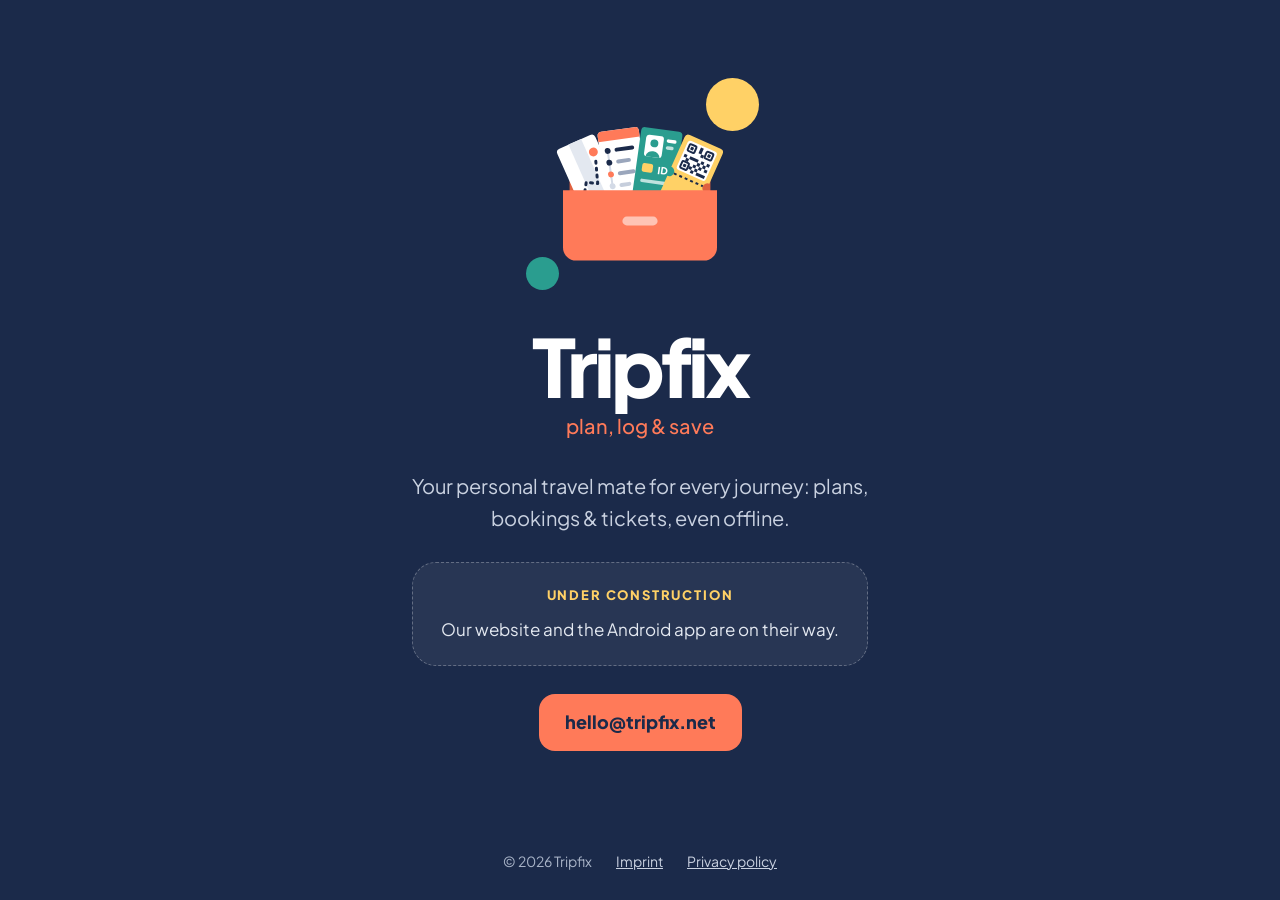
==== commit f92c9114: "Under-construction start page; full site moved to /preview (noindex) Co-Authored-By: Claude Opus 5.5" ====
--- a/index.html
+++ b/index.html
@@ -15,8 +15,6 @@
 <link rel="stylesheet" href="style.css">
 </head>
 <body>
-<div style="font-size: 17px; line-height: 1.6">
-
 <svg width="0" height="0" style="position: absolute" aria-hidden="true">
 <defs>
 <symbol id="tfmark" viewBox="0 0 200 200">
@@ -72,585 +70,32 @@
 </symbol>
 </defs>
 </svg>
+<div style="min-height: 100vh; min-height: 100svh; display: flex; flex-direction: column; background: #1B2A4A; color: #FFFFFF; font-size: 17px; line-height: 1.6">
+  <main style="flex: 1; display: flex; align-items: center; justify-content: center; padding: 56px 24px">
+    <div style="width: 100%; max-width: 560px; display: flex; flex-direction: column; align-items: center; gap: 28px; text-align: center">
+      <div style="position: relative; width: 220px; max-width: 70%; aspect-ratio: 1 / 1">
+        <div style="position: absolute; top: 0; right: -4%; width: 24%; aspect-ratio: 1 / 1; border-radius: 50%; background: #FFD166"></div>
+        <div style="position: absolute; bottom: 4%; left: -2%; width: 15%; aspect-ratio: 1 / 1; border-radius: 50%; background: #2A9D8F"></div>
+        <svg viewBox="0 0 200 200" style="position: absolute; inset: 0; width: 100%; height: 100%" role="img" aria-label="Tripfix logo"><use href="#tfmark"></use></svg>
+      </div>
+      <div style="display: flex; flex-direction: column; align-items: center; gap: 4px">
+        <h1 style="margin: 0; font-weight: 800; font-size: clamp(52px, 12vw, 80px); line-height: 1; letter-spacing: -0.05em">Tripfix</h1>
+        <span style="font-weight: 500; font-size: 20px; color: #FF7A59">plan, log &amp; save</span>
+      </div>
+      <p style="margin: 0; font-size: 20px; color: #C9D1E0; max-width: 26em">Your personal travel mate for every journey: plans, bookings &amp; tickets, even offline.</p>
+      <div style="display: flex; flex-direction: column; align-items: center; gap: 10px; padding: 22px 28px; border-radius: 24px; background: rgba(255,255,255,0.06); border: 1.5px dashed rgba(255,255,255,0.28)">
+        <span style="font-size: 13px; font-weight: 800; letter-spacing: 0.14em; text-transform: uppercase; color: #FFD166">Under construction</span>
+        <span style="color: #E3E8F0">Our website and the Android app are on their way.</span>
+      </div>
+      <a href="mailto:hello@tripfix.net" style="text-decoration: none; color: #1B2A4A; background: #FF7A59; padding: 14px 26px; border-radius: 16px; font-weight: 800; font-size: 18px">hello@tripfix.net</a>
+    </div>
+  </main>
+  <footer style="padding: 20px 24px 28px; display: flex; flex-wrap: wrap; justify-content: center; gap: 8px 24px; font-size: 14px; color: #A9B4C8">
+    <span>© 2026 Tripfix</span>
+    <a href="imprint.html" style="color: #C9D1E0">Imprint</a>
+    <a href="privacy.html" style="color: #C9D1E0">Privacy policy</a>
+  </footer>
+</div>
 
-<!-- Nav -->
-<header style="max-width: 1200px; margin: 0 auto; padding: 22px 24px; display: flex; flex-wrap: wrap; align-items: center; justify-content: space-between; gap: 16px">
-  <a href="#top" style="display: flex; align-items: center; gap: 12px; text-decoration: none">
-    <span style="width: 44px; height: 44px; border-radius: 12px; background: #1B2A4A; display: flex"><svg viewBox="0 0 200 200" width="44" height="44" aria-hidden="true"><use href="#tfmark"></use></svg></span>
-    <span style="display: flex; flex-direction: column; line-height: 1">
-      <span style="font-weight: 800; font-size: 26px; letter-spacing: -0.04em">Tripfix</span>
-      <span style="font-weight: 500; font-size: 12px; color: #B8462A; padding-top: 3px">plan, log &amp; save</span>
-    </span>
-  </a>
-  <nav aria-label="Main" style="display: flex; flex-wrap: wrap; align-items: center; gap: 24px; font-weight: 600; font-size: 16px">
-    <a href="#how" style="text-decoration: none">How it works</a>
-    <a href="#features" style="text-decoration: none">Features</a>
-    <a href="#cities" style="text-decoration: none">City trips</a>
-    <a href="#privacy" style="text-decoration: none">Privacy</a>
-    <a href="#faq" style="text-decoration: none">FAQ</a>
-    <a href="#contact" style="text-decoration: none; padding: 10px 20px; border-radius: 999px; background: #1B2A4A; color: #FFFFFF">Get notified</a>
-  </nav>
-</header>
-
-<!-- Hero -->
-<section id="top" style="max-width: 1200px; margin: 0 auto; padding: 40px 24px 104px; display: flex; flex-wrap: wrap; align-items: center; gap: 56px">
-  <div style="flex: 1 1 500px; min-width: 0; display: flex; flex-direction: column; gap: 28px">
-    <span style="align-self: flex-start; padding: 6px 14px; border-radius: 999px; background: #FFFFFF; font-size: 14px; font-weight: 600; color: #B8462A">Your personal travel mate for every journey</span>
-    <h1 style="margin: 0; font-weight: 800; font-size: clamp(44px, 6vw, 78px); line-height: 1.02; letter-spacing: -0.045em">Tickets, plans and papers. All in one folder.</h1>
-    <p style="margin: 0; max-width: 32em; font-size: 20px; color: #3D4B66">Share a ticket, voucher or boarding pass with Tripfix. It reads the details and files every booking into your day-by-day plan, ready offline when you need it.</p>
-    <div style="display: flex; flex-wrap: wrap; align-items: center; gap: 16px">
-      <a href="#contact" style="text-decoration: none; display: inline-flex; align-items: center; gap: 12px; padding: 14px 24px; border-radius: 16px; background: #FF7A59; color: #1B2A4A">
-        <svg width="22" height="22" viewBox="0 0 24 24" fill="none" stroke="currentColor" stroke-width="2" stroke-linecap="round" stroke-linejoin="round" aria-hidden="true"><rect x="6" y="2" width="12" height="20" rx="2.5"></rect><path d="M11 18h2"></path></svg>
-        <span style="display: flex; flex-direction: column; line-height: 1.2"><span style="font-size: 12px; font-weight: 500">Coming soon to</span><span style="font-weight: 800; font-size: 18px">Google Play</span></span>
-      </a>
-      <span style="font-size: 15px; color: #56627A">Android first. Free during early access.</span>
-    </div>
-  </div>
-  <div aria-hidden="true" style="flex: 1 1 400px; min-width: 0; display: flex; justify-content: center">
-    <div style="position: relative; width: 420px; max-width: 100%; aspect-ratio: 1 / 1">
-      <div style="position: absolute; inset: 8%; border-radius: 26%; background: #1B2A4A; transform: rotate(-6deg)"></div>
-      <div style="position: absolute; top: 2%; right: 0; width: 22%; aspect-ratio: 1 / 1; border-radius: 50%; background: #FFD166"></div>
-      <div style="position: absolute; bottom: 4%; left: 2%; width: 14%; aspect-ratio: 1 / 1; border-radius: 50%; background: #2A9D8F"></div>
-      <svg viewBox="0 0 200 200" style="position: absolute; inset: 8%; width: 84%; height: 84%"><use href="#tfmark"></use></svg>
-    </div>
-  </div>
-</section>
-
-<!-- How it works -->
-<section id="how" style="background: #FFFFFF">
-  <div style="max-width: 1200px; margin: 0 auto; padding: 96px 24px; display: flex; flex-direction: column; gap: 72px">
-    <div style="display: flex; flex-direction: column; gap: 12px; max-width: 36em">
-      <span style="font-size: 14px; font-weight: 800; letter-spacing: 0.12em; text-transform: uppercase; color: #B8462A">How it works</span>
-      <h2 style="margin: 0; font-weight: 800; font-size: clamp(32px, 4vw, 50px); line-height: 1.08; letter-spacing: -0.035em">From booking email to boarding gate</h2>
-    </div>
-
-    <div style="display: flex; flex-wrap: wrap; align-items: center; gap: 48px">
-      <div style="flex: 1 1 460px; min-width: 0"><svg viewBox="0 0 800 600" width="100%" style="display: block; width: 100%; height: auto" role="img" aria-label="A ticket PDF shared from a phone flies into the Tripfix travel folder">
-<rect x="0" y="0" width="800" height="600" rx="40" fill="#ECEFF6"></rect>
-<circle cx="716" cy="120" r="16" fill="#FFD166"></circle>
-<circle cx="76" cy="520" r="12" fill="#2A9D8F"></circle>
-
-<rect x="120" y="70" width="250" height="460" rx="36" fill="#1B2A4A"></rect>
-<rect x="134" y="84" width="222" height="432" rx="26" fill="#FFFFFF"></rect>
-<circle cx="164" cy="118" r="13" fill="#FFD166"></circle>
-<rect x="186" y="108" width="110" height="8" rx="4" fill="#1B2A4A"></rect>
-<rect x="186" y="122" width="76" height="6" rx="3" fill="#C6CEDC"></rect>
-<rect x="152" y="150" width="184" height="6" rx="3" fill="#D3DAE6"></rect>
-<rect x="152" y="164" width="150" height="6" rx="3" fill="#D3DAE6"></rect>
-<rect x="152" y="178" width="166" height="6" rx="3" fill="#D3DAE6"></rect>
-<rect x="148" y="198" width="194" height="58" rx="12" fill="#ECEFF6"></rect>
-<rect x="158" y="208" width="32" height="38" rx="5" fill="#FF7A59"></rect>
-<text x="174" y="231" text-anchor="middle" font-family="Plus Jakarta Sans, sans-serif" font-size="10" font-weight="800" fill="#FFFFFF">PDF</text>
-<text x="200" y="224" font-family="Plus Jakarta Sans, sans-serif" font-size="12" font-weight="800" fill="#1B2A4A">Ticket VIE–FCO.pdf</text>
-<text x="200" y="241" font-family="Plus Jakarta Sans, sans-serif" font-size="10" font-weight="500" fill="#56627A">1 page · 182 KB</text>
-
-<path d="M134 300H356V490a26 26 0 0 1-26 26H160a26 26 0 0 1-26-26Z" fill="#F4F6FA"></path>
-<rect x="225" y="312" width="40" height="5" rx="2.5" fill="#C6CEDC"></rect>
-<text x="152" y="344" font-family="Plus Jakarta Sans, sans-serif" font-size="13" font-weight="800" fill="#1B2A4A">Share with</text>
-<circle cx="172" cy="382" r="32" fill="#FF7A59" opacity="0.16"></circle>
-<rect x="152" y="362" width="40" height="40" rx="11" fill="#1B2A4A"></rect>
-<path d="M160 376a3 3 0 0 1 3-3h7l3 3h12a3 3 0 0 1 3 3v15a3 3 0 0 1-3 3H163a3 3 0 0 1-3-3Z" fill="#E0613F"></path>
-<rect x="167" y="368" width="8" height="14" rx="1.5" fill="#FFFFFF" transform="rotate(-12 171 380)"></rect>
-<rect x="176" y="368" width="8" height="14" rx="1.5" fill="#FFD166" transform="rotate(12 180 380)"></rect>
-<path d="M158 384H186V394a3 3 0 0 1-3 3H161a3 3 0 0 1-3-3Z" fill="#FF7A59"></path>
-<rect x="146" y="356" width="52" height="52" rx="15" fill="none" stroke="#FF7A59" stroke-width="3"></rect>
-<rect x="208" y="362" width="40" height="40" rx="20" fill="#D3DAE6"></rect>
-<rect x="258" y="362" width="40" height="40" rx="11" fill="#C6CEDC"></rect>
-<rect x="308" y="362" width="40" height="40" rx="20" fill="#E3E8F0"></rect>
-<text x="172" y="428" text-anchor="middle" font-family="Plus Jakarta Sans, sans-serif" font-size="11" font-weight="800" fill="#1B2A4A">Tripfix</text>
-<rect x="212" y="420" width="32" height="6" rx="3" fill="#D3DAE6"></rect>
-<rect x="262" y="420" width="32" height="6" rx="3" fill="#D3DAE6"></rect>
-<rect x="312" y="420" width="32" height="6" rx="3" fill="#D3DAE6"></rect>
-
-<path d="M352 222C420 120 530 120 566 214" fill="none" stroke="#1B2A4A" stroke-width="4" stroke-linecap="round" stroke-dasharray="2 10"></path>
-<path d="M548 204L568 222L574 196" fill="none" stroke="#1B2A4A" stroke-width="4" stroke-linecap="round" stroke-linejoin="round"></path>
-
-<path d="M470 262a14 14 0 0 1 14-14H552l18 18H716a14 14 0 0 1 14 14V456a14 14 0 0 1-14 14H484a14 14 0 0 1-14-14Z" fill="#E0613F"></path>
-<g transform="rotate(10 630 330)">
-<rect x="592" y="218" width="84" height="132" rx="8" fill="#FFFFFF"></rect>
-<rect x="592" y="218" width="84" height="16" rx="8" fill="#2A9D8F"></rect>
-<rect x="604" y="250" width="56" height="6" rx="3" fill="#C6CEDC"></rect>
-<rect x="604" y="264" width="44" height="6" rx="3" fill="#C6CEDC"></rect>
-<rect x="604" y="278" width="52" height="6" rx="3" fill="#C6CEDC"></rect>
-</g>
-<g transform="rotate(-9 580 300)">
-<path d="M540 196H624a8 8 0 0 1 8 8V286a8 8 0 0 0 0 16V336a8 8 0 0 1-8 8H540a8 8 0 0 1-8-8V302a8 8 0 0 0 0-16V204a8 8 0 0 1 8-8Z" fill="#FFD166"></path>
-<rect x="545" y="208" width="74" height="74" rx="6" fill="#FFFFFF"></rect>
-<g transform="translate(553 216) scale(1.611)" fill="#1B2A4A">
-<path d="M16 0h4v4h-4zM16 4h4v4h-4zM20 8h4v4h-4zM0 16h4v4h-4zM8 16h4v4h-4zM12 16h4v4h-4zM16 16h4v4h-4zM24 16h4v4h-4zM32 16h4v4h-4zM4 20h4v4h-4zM20 20h4v4h-4zM28 20h4v4h-4zM16 24h4v4h-4zM24 24h4v4h-4zM32 24h4v4h-4zM12 28h4v4h-4zM20 28h4v4h-4zM16 32h4v4h-4zM24 32h4v4h-4zM28 32h4v4h-4zM32 32h4v4h-4z"></path>
-<rect x="1.3" y="1.3" width="9.4" height="9.4" rx="1.6" fill="none" stroke="#1B2A4A" stroke-width="2.6"></rect>
-<rect x="4" y="4" width="4" height="4" rx="0.8"></rect>
-<rect x="25.3" y="1.3" width="9.4" height="9.4" rx="1.6" fill="none" stroke="#1B2A4A" stroke-width="2.6"></rect>
-<rect x="28" y="4" width="4" height="4" rx="0.8"></rect>
-<rect x="1.3" y="25.3" width="9.4" height="9.4" rx="1.6" fill="none" stroke="#1B2A4A" stroke-width="2.6"></rect>
-<rect x="4" y="28" width="4" height="4" rx="0.8"></rect>
-</g>
-<path d="M546 294H618" stroke="#1B2A4A" stroke-width="3" stroke-dasharray="4 4"></path>
-<rect x="546" y="310" width="50" height="7" rx="3.5" fill="#1B2A4A" opacity="0.7"></rect>
-</g>
-<path d="M462 346H738V452a18 18 0 0 1-18 18H480a18 18 0 0 1-18-18Z" fill="#FF7A59"></path>
-<rect x="570" y="392" width="60" height="12" rx="6" fill="#FFFFFF" opacity="0.55"></rect>
-</svg></div>
-      <div style="flex: 1 1 360px; min-width: 0; display: flex; flex-direction: column; gap: 14px">
-        <span style="width: 44px; height: 44px; border-radius: 14px; background: #1B2A4A; color: #FFFFFF; display: flex; align-items: center; justify-content: center; font-weight: 800; font-size: 20px">1</span>
-        <h3 style="margin: 0; font-weight: 800; font-size: 32px; line-height: 1.15; letter-spacing: -0.03em">Share it with Tripfix</h3>
-        <p style="margin: 0; color: #3D4B66; max-width: 30em">Got a PDF ticket, a photo of a paper voucher or a booking link? Tap Share and pick Tripfix. No copying, no typing.</p>
-      </div>
-    </div>
-
-    <div style="display: flex; flex-wrap: wrap; flex-direction: row-reverse; align-items: center; gap: 48px">
-      <div style="flex: 1 1 460px; min-width: 0"><svg viewBox="0 0 800 600" width="100%" style="display: block; width: 100%; height: auto" role="img" aria-label="Tripfix scans a flight e-ticket and fills a booking card with what, when, where and who">
-<rect x="0" y="0" width="800" height="600" rx="40" fill="#ECEFF6"></rect>
-<circle cx="740" cy="530" r="14" fill="#FFD166"></circle>
-
-<rect x="90" y="82" width="280" height="460" rx="16" fill="#D7DDE8"></rect>
-<rect x="80" y="70" width="280" height="460" rx="16" fill="#FFFFFF"></rect>
-<path d="M80 86a16 16 0 0 1 16-16H344a16 16 0 0 1 16 16V126H80Z" fill="#1B2A4A"></path>
-<text x="104" y="104" font-family="Plus Jakarta Sans, sans-serif" font-size="14" font-weight="800" letter-spacing="2" fill="#FFFFFF">E-TICKET</text>
-<circle cx="332" cy="98" r="10" fill="#FF7A59"></circle>
-
-<text x="104" y="158" font-family="Plus Jakarta Sans, sans-serif" font-size="10" font-weight="800" letter-spacing="1" fill="#7C889F">ROUTE</text>
-<rect x="96" y="166" width="164" height="32" rx="7" fill="#FFD166" opacity="0.6"></rect>
-<text x="104" y="190" font-family="Plus Jakarta Sans, sans-serif" font-size="24" font-weight="800" fill="#1B2A4A">VIE → FCO</text>
-
-<text x="104" y="222" font-family="Plus Jakarta Sans, sans-serif" font-size="10" font-weight="800" letter-spacing="1" fill="#7C889F">DATE / TIME</text>
-<rect x="96" y="229" width="210" height="26" rx="7" fill="#FFD166" opacity="0.6"></rect>
-<text x="104" y="248" font-family="Plus Jakarta Sans, sans-serif" font-size="16" font-weight="800" fill="#1B2A4A">04 OCT 2026 · 07:10</text>
-
-<text x="104" y="280" font-family="Plus Jakarta Sans, sans-serif" font-size="10" font-weight="800" letter-spacing="1" fill="#7C889F">PASSENGER</text>
-<text x="104" y="304" font-family="Plus Jakarta Sans, sans-serif" font-size="16" font-weight="800" fill="#1B2A4A">M. ROSSI</text>
-
-<text x="104" y="336" font-family="Plus Jakarta Sans, sans-serif" font-size="10" font-weight="800" letter-spacing="1" fill="#7C889F">SEAT</text>
-<text x="104" y="360" font-family="Plus Jakarta Sans, sans-serif" font-size="16" font-weight="800" fill="#1B2A4A">14A</text>
-<text x="200" y="336" font-family="Plus Jakarta Sans, sans-serif" font-size="10" font-weight="800" letter-spacing="1" fill="#7C889F">BOOKING</text>
-<text x="200" y="360" font-family="Plus Jakarta Sans, sans-serif" font-size="16" font-weight="800" fill="#1B2A4A">K7X2PQ</text>
-
-<path d="M96 384H344" stroke="#D3DAE6" stroke-width="2" stroke-dasharray="5 5"></path>
-<g transform="translate(104 402) scale(2.5)" fill="#1B2A4A">
-<path d="M16 0h4v4h-4zM16 4h4v4h-4zM20 8h4v4h-4zM0 16h4v4h-4zM8 16h4v4h-4zM12 16h4v4h-4zM16 16h4v4h-4zM24 16h4v4h-4zM32 16h4v4h-4zM4 20h4v4h-4zM20 20h4v4h-4zM28 20h4v4h-4zM16 24h4v4h-4zM24 24h4v4h-4zM32 24h4v4h-4zM12 28h4v4h-4zM20 28h4v4h-4zM16 32h4v4h-4zM24 32h4v4h-4zM28 32h4v4h-4zM32 32h4v4h-4z"></path>
-<rect x="1.3" y="1.3" width="9.4" height="9.4" rx="1.6" fill="none" stroke="#1B2A4A" stroke-width="2.6"></rect>
-<rect x="4" y="4" width="4" height="4" rx="0.8"></rect>
-<rect x="25.3" y="1.3" width="9.4" height="9.4" rx="1.6" fill="none" stroke="#1B2A4A" stroke-width="2.6"></rect>
-<rect x="28" y="4" width="4" height="4" rx="0.8"></rect>
-<rect x="1.3" y="25.3" width="9.4" height="9.4" rx="1.6" fill="none" stroke="#1B2A4A" stroke-width="2.6"></rect>
-<rect x="4" y="28" width="4" height="4" rx="0.8"></rect>
-</g>
-<rect x="218" y="410" width="112" height="7" rx="3.5" fill="#D3DAE6"></rect>
-<rect x="218" y="426" width="86" height="7" rx="3.5" fill="#D3DAE6"></rect>
-<rect x="218" y="442" width="100" height="7" rx="3.5" fill="#D3DAE6"></rect>
-<rect x="218" y="472" width="64" height="20" rx="10" fill="#E6EAF2"></rect>
-
-<rect x="64" y="262" width="312" height="40" fill="#FF7A59" opacity="0.13"></rect>
-<rect x="64" y="280" width="312" height="4" rx="2" fill="#FF7A59"></rect>
-
-<path d="M262 182C360 182 380 250 452 250" fill="none" stroke="#FF7A59" stroke-width="3" stroke-linecap="round" stroke-dasharray="2 8"></path>
-<path d="M308 242C380 242 390 300 452 300" fill="none" stroke="#FF7A59" stroke-width="3" stroke-linecap="round" stroke-dasharray="2 8"></path>
-
-<rect x="458" y="128" width="290" height="340" rx="22" fill="#D7DDE8"></rect>
-<rect x="450" y="118" width="290" height="340" rx="22" fill="#FFFFFF"></rect>
-<rect x="474" y="142" width="74" height="26" rx="13" fill="#FFE2D9"></rect>
-<text x="511" y="160" text-anchor="middle" font-family="Plus Jakarta Sans, sans-serif" font-size="12" font-weight="800" fill="#B8462A">Flight</text>
-<text x="474" y="206" font-family="Plus Jakarta Sans, sans-serif" font-size="22" font-weight="800" fill="#1B2A4A">Vienna → Rome</text>
-
-<circle cx="488" cy="250" r="14" fill="#FF7A59"></circle>
-<text x="512" y="245" font-family="Plus Jakarta Sans, sans-serif" font-size="10" font-weight="800" letter-spacing="1" fill="#7C889F">WHAT</text>
-<text x="512" y="262" font-family="Plus Jakarta Sans, sans-serif" font-size="14" font-weight="800" fill="#1B2A4A">Flight · Seat 14A</text>
-
-<circle cx="488" cy="300" r="14" fill="#1B2A4A"></circle>
-<text x="512" y="295" font-family="Plus Jakarta Sans, sans-serif" font-size="10" font-weight="800" letter-spacing="1" fill="#7C889F">WHEN</text>
-<text x="512" y="312" font-family="Plus Jakarta Sans, sans-serif" font-size="14" font-weight="800" fill="#1B2A4A">Sun 4 Oct · 07:10</text>
-
-<circle cx="488" cy="350" r="14" fill="#2A9D8F"></circle>
-<text x="512" y="345" font-family="Plus Jakarta Sans, sans-serif" font-size="10" font-weight="800" letter-spacing="1" fill="#7C889F">WHERE</text>
-<text x="512" y="362" font-family="Plus Jakarta Sans, sans-serif" font-size="14" font-weight="800" fill="#1B2A4A">Vienna Airport</text>
-
-<circle cx="488" cy="400" r="14" fill="#FFD166"></circle>
-<text x="512" y="395" font-family="Plus Jakarta Sans, sans-serif" font-size="10" font-weight="800" letter-spacing="1" fill="#7C889F">WHO</text>
-<text x="512" y="412" font-family="Plus Jakarta Sans, sans-serif" font-size="14" font-weight="800" fill="#1B2A4A">M. Rossi</text>
-
-<path d="M482 250l4 4 8-9" fill="none" stroke="#FFFFFF" stroke-width="2.6" stroke-linecap="round" stroke-linejoin="round"></path>
-<path d="M482 300l4 4 8-9" fill="none" stroke="#FFFFFF" stroke-width="2.6" stroke-linecap="round" stroke-linejoin="round"></path>
-<path d="M482 350l4 4 8-9" fill="none" stroke="#FFFFFF" stroke-width="2.6" stroke-linecap="round" stroke-linejoin="round"></path>
-<path d="M482 400l4 4 8-9" fill="none" stroke="#1B2A4A" stroke-width="2.6" stroke-linecap="round" stroke-linejoin="round"></path>
-</svg></div>
-      <div style="flex: 1 1 360px; min-width: 0; display: flex; flex-direction: column; gap: 14px">
-        <span style="width: 44px; height: 44px; border-radius: 14px; background: #1B2A4A; color: #FFFFFF; display: flex; align-items: center; justify-content: center; font-weight: 800; font-size: 20px">2</span>
-        <h3 style="margin: 0; font-weight: 800; font-size: 32px; line-height: 1.15; letter-spacing: -0.03em">Tripfix reads the details</h3>
-        <p style="margin: 0; color: #3D4B66; max-width: 30em">Route, date, time, seat, booking code and the QR code. Outbound and return trips become separate bookings, each with what, when, where and who.</p>
-      </div>
-    </div>
-
-    <div style="display: flex; flex-wrap: wrap; align-items: center; gap: 48px">
-      <div style="flex: 1 1 460px; min-width: 0"><svg viewBox="0 0 800 600" width="100%" style="display: block; width: 100%; height: auto" role="img" aria-label="A Rome trip day plan with flight, train transfer, hotel and tour, next to a map with the route">
-<defs>
-<clipPath id="ill3map"><rect x="520" y="130" width="220" height="320" rx="24"></rect></clipPath>
-</defs>
-<rect x="0" y="0" width="800" height="600" rx="40" fill="#ECEFF6"></rect>
-<circle cx="748" cy="80" r="16" fill="#FFD166"></circle>
-
-<rect x="88" y="72" width="400" height="470" rx="26" fill="#D7DDE8"></rect>
-<rect x="80" y="62" width="400" height="470" rx="26" fill="#FFFFFF"></rect>
-<text x="108" y="110" font-family="Plus Jakarta Sans, sans-serif" font-size="28" font-weight="800" fill="#1B2A4A">Rome</text>
-<text x="108" y="134" font-family="Plus Jakarta Sans, sans-serif" font-size="13" font-weight="500" fill="#56627A">4–7 Oct 2026 · 9 bookings</text>
-
-<rect x="108" y="152" width="78" height="46" rx="12" fill="#1B2A4A"></rect>
-<text x="147" y="170" text-anchor="middle" font-family="Plus Jakarta Sans, sans-serif" font-size="10" font-weight="800" letter-spacing="1" fill="#FFD166">SUN</text>
-<text x="147" y="190" text-anchor="middle" font-family="Plus Jakarta Sans, sans-serif" font-size="16" font-weight="800" fill="#FFFFFF">4</text>
-<rect x="194" y="152" width="78" height="46" rx="12" fill="#ECEFF6"></rect>
-<text x="233" y="170" text-anchor="middle" font-family="Plus Jakarta Sans, sans-serif" font-size="10" font-weight="800" letter-spacing="1" fill="#7C889F">MON</text>
-<text x="233" y="190" text-anchor="middle" font-family="Plus Jakarta Sans, sans-serif" font-size="16" font-weight="800" fill="#1B2A4A">5</text>
-<rect x="280" y="152" width="78" height="46" rx="12" fill="#ECEFF6"></rect>
-<text x="319" y="170" text-anchor="middle" font-family="Plus Jakarta Sans, sans-serif" font-size="10" font-weight="800" letter-spacing="1" fill="#7C889F">TUE</text>
-<text x="319" y="190" text-anchor="middle" font-family="Plus Jakarta Sans, sans-serif" font-size="16" font-weight="800" fill="#1B2A4A">6</text>
-<rect x="366" y="152" width="78" height="46" rx="12" fill="#ECEFF6"></rect>
-<text x="405" y="170" text-anchor="middle" font-family="Plus Jakarta Sans, sans-serif" font-size="10" font-weight="800" letter-spacing="1" fill="#7C889F">WED</text>
-<text x="405" y="190" text-anchor="middle" font-family="Plus Jakarta Sans, sans-serif" font-size="16" font-weight="800" fill="#1B2A4A">7</text>
-
-<path d="M126 238V494" stroke="#D3DAE6" stroke-width="3"></path>
-
-<circle cx="126" cy="250" r="8" fill="#FF7A59"></circle>
-<rect x="148" y="222" width="306" height="56" rx="14" fill="#F4F6FA"></rect>
-<text x="164" y="246" font-family="Plus Jakarta Sans, sans-serif" font-size="12" font-weight="800" fill="#1B2A4A">07:10</text>
-<text x="214" y="246" font-family="Plus Jakarta Sans, sans-serif" font-size="14" font-weight="800" fill="#1B2A4A">Flight VIE → FCO</text>
-<text x="214" y="265" font-family="Plus Jakarta Sans, sans-serif" font-size="11" font-weight="500" fill="#56627A">Booking · Seat 14A</text>
-
-<circle cx="126" cy="314" r="8" fill="#2A9D8F"></circle>
-<rect x="148" y="286" width="306" height="56" rx="14" fill="#D5EFEC"></rect>
-<text x="164" y="310" font-family="Plus Jakarta Sans, sans-serif" font-size="12" font-weight="800" fill="#1B2A4A">09:45</text>
-<text x="214" y="310" font-family="Plus Jakarta Sans, sans-serif" font-size="14" font-weight="800" fill="#1B2A4A">Train to Roma Termini</text>
-<text x="214" y="329" font-family="Plus Jakarta Sans, sans-serif" font-size="11" font-weight="600" fill="#1D6F65">Transfer · 32 min</text>
-
-<circle cx="126" cy="378" r="8" fill="#1B2A4A"></circle>
-<rect x="148" y="350" width="306" height="56" rx="14" fill="#F4F6FA"></rect>
-<text x="164" y="374" font-family="Plus Jakarta Sans, sans-serif" font-size="12" font-weight="800" fill="#1B2A4A">14:00</text>
-<text x="214" y="374" font-family="Plus Jakarta Sans, sans-serif" font-size="14" font-weight="800" fill="#1B2A4A">Hotel check-in</text>
-<text x="214" y="393" font-family="Plus Jakarta Sans, sans-serif" font-size="11" font-weight="500" fill="#56627A">Booking · 3 nights</text>
-
-<circle cx="126" cy="442" r="8" fill="#FF7A59"></circle>
-<rect x="148" y="414" width="306" height="56" rx="14" fill="#F4F6FA"></rect>
-<text x="164" y="438" font-family="Plus Jakarta Sans, sans-serif" font-size="12" font-weight="800" fill="#1B2A4A">16:30</text>
-<text x="214" y="438" font-family="Plus Jakarta Sans, sans-serif" font-size="14" font-weight="800" fill="#1B2A4A">Colosseum tour</text>
-<text x="214" y="457" font-family="Plus Jakarta Sans, sans-serif" font-size="11" font-weight="500" fill="#56627A">Booking · 2 tickets</text>
-
-<circle cx="126" cy="500" r="6" fill="#FFFFFF" stroke="#C6CEDC" stroke-width="3"></circle>
-<rect x="148" y="490" width="120" height="20" rx="10" fill="#ECEFF6"></rect>
-<text x="164" y="504" font-family="Plus Jakarta Sans, sans-serif" font-size="11" font-weight="800" fill="#56627A">+ Add stop</text>
-
-<g clip-path="url(#ill3map)">
-<rect x="520" y="130" width="220" height="320" fill="#DFE6F0"></rect>
-<path d="M500 214H760M606 120V470M500 372L760 296M680 120L640 470" stroke="#FFFFFF" stroke-width="10" fill="none"></path>
-<path d="M500 412C566 384 616 440 760 394" stroke="#9ED3CB" stroke-width="16" fill="none"></path>
-<path d="M566 396C590 340 626 316 636 300C660 266 676 240 692 212" fill="none" stroke="#1B2A4A" stroke-width="4" stroke-linecap="round" stroke-dasharray="2 9"></path>
-</g>
-<path d="M566 410c-8-12-14-18-14-26a14 14 0 0 1 28 0c0 8-6 14-14 26Z" fill="#FF7A59"></path>
-<circle cx="566" cy="384" r="5" fill="#FFFFFF"></circle>
-<circle cx="636" cy="300" r="8" fill="#FFFFFF" stroke="#2A9D8F" stroke-width="4"></circle>
-<path d="M692 222c-8-12-14-18-14-26a14 14 0 0 1 28 0c0 8-6 14-14 26Z" fill="#FF7A59"></path>
-<circle cx="692" cy="196" r="5" fill="#FFFFFF"></circle>
-<rect x="540" y="470" width="180" height="40" rx="20" fill="#1B2A4A"></rect>
-<text x="630" y="495" text-anchor="middle" font-family="Plus Jakarta Sans, sans-serif" font-size="13" font-weight="800" fill="#FFFFFF">Open in maps</text>
-</svg></div>
-      <div style="flex: 1 1 360px; min-width: 0; display: flex; flex-direction: column; gap: 14px">
-        <span style="width: 44px; height: 44px; border-radius: 14px; background: #1B2A4A; color: #FFFFFF; display: flex; align-items: center; justify-content: center; font-weight: 800; font-size: 20px">3</span>
-        <h3 style="margin: 0; font-weight: 800; font-size: 32px; line-height: 1.15; letter-spacing: -0.03em">Your day plan builds itself</h3>
-        <p style="margin: 0; color: #3D4B66; max-width: 30em">Every booking lands on the right day. Add sights, transfers and taxi rides, and every place shows up on the map.</p>
-      </div>
-    </div>
-
-    <div style="display: flex; flex-wrap: wrap; flex-direction: row-reverse; align-items: center; gap: 48px">
-      <div style="flex: 1 1 460px; min-width: 0"><svg viewBox="0 0 800 600" width="100%" style="display: block; width: 100%; height: auto" role="img" aria-label="A phone shows a boarding pass QR code at full brightness, next to an ID card locked by fingerprint and a gate sign">
-<rect x="0" y="0" width="800" height="600" rx="40" fill="#ECEFF6"></rect>
-<circle cx="80" cy="90" r="14" fill="#2A9D8F"></circle>
-
-<g stroke="#FFD166" stroke-width="7" stroke-linecap="round">
-<path d="M150 150L118 132"></path>
-<path d="M142 214L106 212"></path>
-<path d="M150 280L118 296"></path>
-<path d="M440 150L472 132"></path>
-<path d="M448 214L484 212"></path>
-</g>
-
-<rect x="170" y="60" width="250" height="480" rx="36" fill="#1B2A4A"></rect>
-<rect x="184" y="74" width="222" height="452" rx="26" fill="#FFFFFF"></rect>
-<text x="295" y="114" text-anchor="middle" font-family="Plus Jakarta Sans, sans-serif" font-size="12" font-weight="800" letter-spacing="1" fill="#7C889F">BOARDING PASS</text>
-<text x="295" y="146" text-anchor="middle" font-family="Plus Jakarta Sans, sans-serif" font-size="26" font-weight="800" fill="#1B2A4A">VIE → FCO</text>
-<g transform="translate(215 168) scale(4.444)" fill="#1B2A4A">
-<path d="M16 0h4v4h-4zM16 4h4v4h-4zM20 8h4v4h-4zM0 16h4v4h-4zM8 16h4v4h-4zM12 16h4v4h-4zM16 16h4v4h-4zM24 16h4v4h-4zM32 16h4v4h-4zM4 20h4v4h-4zM20 20h4v4h-4zM28 20h4v4h-4zM16 24h4v4h-4zM24 24h4v4h-4zM32 24h4v4h-4zM12 28h4v4h-4zM20 28h4v4h-4zM16 32h4v4h-4zM24 32h4v4h-4zM28 32h4v4h-4zM32 32h4v4h-4z"></path>
-<rect x="1.3" y="1.3" width="9.4" height="9.4" rx="1.6" fill="none" stroke="#1B2A4A" stroke-width="2.6"></rect>
-<rect x="4" y="4" width="4" height="4" rx="0.8"></rect>
-<rect x="25.3" y="1.3" width="9.4" height="9.4" rx="1.6" fill="none" stroke="#1B2A4A" stroke-width="2.6"></rect>
-<rect x="28" y="4" width="4" height="4" rx="0.8"></rect>
-<rect x="1.3" y="25.3" width="9.4" height="9.4" rx="1.6" fill="none" stroke="#1B2A4A" stroke-width="2.6"></rect>
-<rect x="4" y="28" width="4" height="4" rx="0.8"></rect>
-</g>
-<text x="295" y="374" text-anchor="middle" font-family="Plus Jakarta Sans, sans-serif" font-size="13" font-weight="800" letter-spacing="1" fill="#1B2A4A">GATE F04 · SEAT 14A</text>
-<path d="M200 394H390" stroke="#D3DAE6" stroke-width="2" stroke-dasharray="5 5"></path>
-<circle cx="214" cy="424" r="6" fill="none" stroke="#E0A000" stroke-width="3"></circle>
-<path d="M214 410v-3M214 441v-3M200 424h-3M231 424h-3" stroke="#E0A000" stroke-width="3" stroke-linecap="round"></path>
-<rect x="240" y="419" width="146" height="10" rx="5" fill="#FFD166"></rect>
-<circle cx="386" cy="424" r="9" fill="#FFFFFF" stroke="#FFD166" stroke-width="4"></circle>
-<text x="295" y="470" text-anchor="middle" font-family="Plus Jakarta Sans, sans-serif" font-size="12" font-weight="600" fill="#56627A">Full brightness</text>
-
-<g transform="rotate(8 610 310)">
-<rect x="500" y="240" width="220" height="140" rx="16" fill="#2A9D8F"></rect>
-<rect x="520" y="262" width="56" height="68" rx="8" fill="#FFFFFF"></rect>
-<circle cx="548" cy="288" r="12" fill="#2A9D8F"></circle>
-<path d="M530 330a18 15 0 0 1 36 0Z" fill="#2A9D8F"></path>
-<rect x="592" y="266" width="100" height="9" rx="4.5" fill="#FFFFFF"></rect>
-<rect x="592" y="284" width="76" height="9" rx="4.5" fill="#FFFFFF" opacity="0.7"></rect>
-<rect x="592" y="302" width="88" height="9" rx="4.5" fill="#FFFFFF" opacity="0.7"></rect>
-<rect x="520" y="344" width="30" height="22" rx="4" fill="#FFD166"></rect>
-<text x="562" y="362" font-family="Plus Jakarta Sans, sans-serif" font-size="20" font-weight="800" fill="#FFFFFF">ID</text>
-</g>
-<circle cx="712" cy="384" r="36" fill="#1B2A4A"></circle>
-<g fill="none" stroke="#FFFFFF" stroke-width="3" stroke-linecap="round">
-<path d="M696 384a16 16 0 0 1 32 0v4"></path>
-<path d="M703 392v-8a9 9 0 0 1 18 0v10"></path>
-<path d="M712 384v16"></path>
-<path d="M696 394v2"></path>
-</g>
-
-<rect x="480" y="440" width="240" height="60" rx="14" fill="#1B2A4A"></rect>
-<text x="502" y="478" font-family="Plus Jakarta Sans, sans-serif" font-size="22" font-weight="800" letter-spacing="2" fill="#FFFFFF">GATE F04</text>
-<text x="700" y="478" text-anchor="end" font-family="Plus Jakarta Sans, sans-serif" font-size="20" font-weight="800" fill="#FFD166">06:40</text>
-</svg></div>
-      <div style="flex: 1 1 360px; min-width: 0; display: flex; flex-direction: column; gap: 14px">
-        <span style="width: 44px; height: 44px; border-radius: 14px; background: #1B2A4A; color: #FFFFFF; display: flex; align-items: center; justify-content: center; font-weight: 800; font-size: 20px">4</span>
-        <h3 style="margin: 0; font-weight: 800; font-size: 32px; line-height: 1.15; letter-spacing: -0.03em">Ready at the gate</h3>
-        <p style="margin: 0; color: #3D4B66; max-width: 30em">Open any code full screen at full brightness, so scanners read it first time. Passports and ID cards sit in a locked wallet right next to your tickets.</p>
-      </div>
-    </div>
-  </div>
-</section>
-
-<!-- Features -->
-<section id="features" style="max-width: 1200px; margin: 0 auto; padding: 96px 24px; display: flex; flex-direction: column; gap: 44px">
-  <div style="display: flex; flex-direction: column; gap: 12px; max-width: 38em">
-    <h2 style="margin: 0; font-weight: 800; font-size: clamp(32px, 4vw, 50px); line-height: 1.08; letter-spacing: -0.035em">Everything a trip needs</h2>
-    <p style="margin: 0; color: #3D4B66">Made for people who travel with a folder full of PDFs and a phone full of screenshots.</p>
-  </div>
-  <div style="display: grid; grid-template-columns: repeat(auto-fit, minmax(320px, 1fr)); gap: 20px">
-
-    <div style="display: flex; flex-direction: column; gap: 12px; padding: 28px; background: #FFFFFF; border-radius: 24px">
-      <span style="width: 48px; height: 48px; border-radius: 14px; background: #FFE2D9; display: flex; align-items: center; justify-content: center"><svg width="26" height="26" viewBox="0 0 24 24" fill="none" stroke="#B8462A" stroke-width="2" stroke-linecap="round" stroke-linejoin="round" aria-hidden="true"><path d="M14 3H7a2 2 0 0 0-2 2v14a2 2 0 0 0 2 2h10a2 2 0 0 0 2-2V8z"></path><path d="M14 3v5h5M9 13h6M9 17h4"></path></svg></span>
-      <h3 style="margin: 0; font-size: 21px; font-weight: 800; letter-spacing: -0.02em">Reads tickets and vouchers</h3>
-      <p style="margin: 0; color: #3D4B66">Trains, flights, buses, hotels, tours and events. From PDFs, photos, web links or plain text.</p>
-    </div>
-
-    <div style="display: flex; flex-direction: column; gap: 12px; padding: 28px; background: #FFFFFF; border-radius: 24px">
-      <span style="width: 48px; height: 48px; border-radius: 14px; background: #FFF1CC; display: flex; align-items: center; justify-content: center"><svg width="26" height="26" viewBox="0 0 24 24" fill="none" stroke="#8A6200" stroke-width="2" stroke-linecap="round" stroke-linejoin="round" aria-hidden="true"><rect x="3" y="3" width="7" height="7"></rect><rect x="14" y="3" width="7" height="7"></rect><rect x="3" y="14" width="7" height="7"></rect><path d="M14 14h3v3h-3zM20 20h1M14 20h1M17 20h1"></path></svg></span>
-      <h3 style="margin: 0; font-size: 21px; font-weight: 800; letter-spacing: -0.02em">Codes at full brightness</h3>
-      <p style="margin: 0; color: #3D4B66">QR codes, barcodes and boarding passes open full screen, also from PDFs and web pages.</p>
-    </div>
-
-    <div style="display: flex; flex-direction: column; gap: 12px; padding: 28px; background: #FFFFFF; border-radius: 24px">
-      <span style="width: 48px; height: 48px; border-radius: 14px; background: #E6EAF2; display: flex; align-items: center; justify-content: center"><svg width="26" height="26" viewBox="0 0 24 24" fill="none" stroke="#1B2A4A" stroke-width="2" stroke-linecap="round" stroke-linejoin="round" aria-hidden="true"><rect x="3" y="4" width="18" height="17" rx="2"></rect><path d="M3 9h18M8 2v4M16 2v4M7 13h4M7 17h7"></path></svg></span>
-      <h3 style="margin: 0; font-size: 21px; font-weight: 800; letter-spacing: -0.02em">Day plan and transfers</h3>
-      <p style="margin: 0; color: #3D4B66">Bookings, sights and rides on one timeline. Switch to a view with just the transfers.</p>
-    </div>
-
-    <div style="display: flex; flex-direction: column; gap: 12px; padding: 28px; background: #FFFFFF; border-radius: 24px">
-      <span style="width: 48px; height: 48px; border-radius: 14px; background: #D5EFEC; display: flex; align-items: center; justify-content: center"><svg width="26" height="26" viewBox="0 0 24 24" fill="none" stroke="#1D6F65" stroke-width="2" stroke-linecap="round" stroke-linejoin="round" aria-hidden="true"><path d="M12 21s-7-6.2-7-12a7 7 0 0 1 14 0c0 5.8-7 12-7 12z"></path><circle cx="12" cy="9" r="2.5"></circle></svg></span>
-      <h3 style="margin: 0; font-size: 21px; font-weight: 800; letter-spacing: -0.02em">Every place on the map</h3>
-      <p style="margin: 0; color: #3D4B66">Stations, hotels and venues get their location on their own. Open them in your map app with one tap.</p>
-    </div>
-
-    <div style="display: flex; flex-direction: column; gap: 12px; padding: 28px; background: #FFFFFF; border-radius: 24px">
-      <span style="width: 48px; height: 48px; border-radius: 14px; background: #D5EFEC; display: flex; align-items: center; justify-content: center"><svg width="26" height="26" viewBox="0 0 24 24" fill="none" stroke="#1D6F65" stroke-width="2" stroke-linecap="round" stroke-linejoin="round" aria-hidden="true"><rect x="3" y="5" width="18" height="14" rx="2"></rect><circle cx="9" cy="11" r="2"></circle><path d="M6 16a3 3 0 0 1 6 0M15 10h3M15 14h2"></path></svg></span>
-      <h3 style="margin: 0; font-size: 21px; font-weight: 800; letter-spacing: -0.02em">Document wallet</h3>
-      <p style="margin: 0; color: #3D4B66">Passports, ID cards, visas and insurance cards for everyone on the trip. Encrypted with AES-256 and locked by fingerprint or PIN.</p>
-    </div>
-
-    <div style="display: flex; flex-direction: column; gap: 12px; padding: 28px; background: #FFFFFF; border-radius: 24px">
-      <span style="width: 48px; height: 48px; border-radius: 14px; background: #FFE2D9; display: flex; align-items: center; justify-content: center"><svg width="26" height="26" viewBox="0 0 24 24" fill="none" stroke="#B8462A" stroke-width="2" stroke-linecap="round" stroke-linejoin="round" aria-hidden="true"><path d="M12 3v12M7 10l5 5 5-5M4 17v2a2 2 0 0 0 2 2h12a2 2 0 0 0 2-2v-2"></path></svg></span>
-      <h3 style="margin: 0; font-size: 21px; font-weight: 800; letter-spacing: -0.02em">Your backup, your file</h3>
-      <p style="margin: 0; color: #3D4B66">Export a trip with all its tickets into one file and import it on your next phone.</p>
-    </div>
-
-  </div>
-</section>
-
-<!-- City templates -->
-<section id="cities" style="background: #FFFFFF">
-  <div style="max-width: 1200px; margin: 0 auto; padding: 96px 24px; display: flex; flex-wrap: wrap; align-items: center; gap: 56px">
-    <div style="flex: 1 1 420px; min-width: 0; display: flex; flex-direction: column; gap: 22px">
-      <span style="font-size: 14px; font-weight: 800; letter-spacing: 0.12em; text-transform: uppercase; color: #B8462A">City templates</span>
-      <h2 style="margin: 0; font-weight: 800; font-size: clamp(32px, 4vw, 50px); line-height: 1.08; letter-spacing: -0.035em">A city break, planned in a minute</h2>
-      <p style="margin: 0; color: #3D4B66; max-width: 32em">Pick a city, your first day and how long you stay. Tripfix fills every day with the sights you really should not miss, in an order that makes sense on foot.</p>
-      <ul style="margin: 0; padding: 0; list-style: none; display: flex; flex-direction: column; gap: 14px">
-        <li style="display: flex; gap: 14px"><svg width="24" height="24" viewBox="0 0 24 24" fill="none" stroke="#FF7A59" stroke-width="2.6" stroke-linecap="round" stroke-linejoin="round" aria-hidden="true" style="flex: none; margin-top: 2px"><path d="M5 12l5 5 9-10"></path></svg><span><b>2 to 5 days.</b> Short trips get the highlights, longer ones get more to see.</span></li>
-        <li style="display: flex; gap: 14px"><svg width="24" height="24" viewBox="0 0 24 24" fill="none" stroke="#FF7A59" stroke-width="2.6" stroke-linecap="round" stroke-linejoin="round" aria-hidden="true" style="flex: none; margin-top: 2px"><path d="M5 12l5 5 9-10"></path></svg><span><b>Closing days handled.</b> A museum that is shut on your Sunday moves to a day it is open.</span></li>
-        <li style="display: flex; gap: 14px"><svg width="24" height="24" viewBox="0 0 24 24" fill="none" stroke="#FF7A59" stroke-width="2.6" stroke-linecap="round" stroke-linejoin="round" aria-hidden="true" style="flex: none; margin-top: 2px"><path d="M5 12l5 5 9-10"></path></svg><span><b>Yours to change.</b> Your stay is already in the plan. Add your flights and tickets, move or delete any stop.</span></li>
-      </ul>
-      <div style="display: flex; flex-direction: column; gap: 10px">
-        <span style="font-size: 14px; font-weight: 700; color: #56627A">Cities</span>
-        <div style="display: flex; flex-wrap: wrap; gap: 8px; font-size: 15px; font-weight: 700">
-          <span style="padding: 7px 14px; border-radius: 999px; background: #1B2A4A; color: #FFFFFF">Rome</span>
-          <span style="padding: 7px 14px; border-radius: 999px; border: 1.5px dashed #A9B4C8; color: #56627A">Paris</span>
-          <span style="padding: 7px 14px; border-radius: 999px; border: 1.5px dashed #A9B4C8; color: #56627A">London</span>
-          <span style="padding: 7px 14px; border-radius: 999px; border: 1.5px dashed #A9B4C8; color: #56627A">Barcelona</span>
-          <span style="padding: 7px 14px; border-radius: 999px; border: 1.5px dashed #A9B4C8; color: #56627A">Vienna</span>
-          <span style="padding: 7px 14px; border-radius: 999px; border: 1.5px dashed #A9B4C8; color: #56627A">Prague</span>
-          <span style="padding: 7px 14px; border-radius: 999px; border: 1.5px dashed #A9B4C8; color: #56627A">Amsterdam</span>
-          <span style="padding: 7px 14px; color: #56627A; font-weight: 600">More European cities coming</span>
-        </div>
-      </div>
-    </div>
-
-    <div aria-hidden="true" style="flex: 1 1 420px; min-width: 0; display: flex; justify-content: center">
-      <div style="width: 400px; max-width: 100%; padding: 26px; border-radius: 32px; background: #ECEFF6; display: flex; flex-direction: column; gap: 16px">
-        <div style="display: flex; align-items: center; justify-content: space-between; gap: 12px">
-          <span style="font-weight: 800; font-size: 20px; letter-spacing: -0.02em">New trip from template</span>
-          <span style="width: 34px; height: 34px; border-radius: 10px; background: #1B2A4A; display: flex; flex: none"><svg viewBox="0 0 200 200" width="34" height="34"><use href="#tfmark"></use></svg></span>
-        </div>
-        <div style="display: grid; grid-template-columns: repeat(2, minmax(0, 1fr)); gap: 10px">
-          <div style="padding: 10px 14px; border-radius: 14px; background: #FFFFFF; display: flex; flex-direction: column">
-            <span style="font-size: 11px; font-weight: 800; letter-spacing: 0.08em; color: #7C889F">CITY</span>
-            <span style="font-weight: 800; font-size: 17px">Rome</span>
-          </div>
-          <div style="padding: 10px 14px; border-radius: 14px; background: #FFFFFF; display: flex; flex-direction: column">
-            <span style="font-size: 11px; font-weight: 800; letter-spacing: 0.08em; color: #7C889F">FIRST DAY</span>
-            <span style="font-weight: 800; font-size: 17px">Sat 7 Nov</span>
-          </div>
-        </div>
-        <div style="display: flex; flex-direction: column; gap: 8px">
-          <span style="font-size: 11px; font-weight: 800; letter-spacing: 0.08em; color: #7C889F">DAYS</span>
-          <div style="display: grid; grid-template-columns: repeat(4, minmax(0, 1fr)); gap: 8px; font-weight: 800; font-size: 16px; text-align: center">
-            <span style="padding: 8px 0; border-radius: 12px; background: #FFFFFF">2</span>
-            <span style="padding: 8px 0; border-radius: 12px; background: #FF7A59; color: #1B2A4A">3</span>
-            <span style="padding: 8px 0; border-radius: 12px; background: #FFFFFF">4</span>
-            <span style="padding: 8px 0; border-radius: 12px; background: #FFFFFF">5</span>
-          </div>
-        </div>
-
-        <div style="display: flex; flex-direction: column; gap: 10px; padding: 16px; border-radius: 20px; background: #FFFFFF; font-size: 14px; line-height: 1.4">
-          <div style="display: flex; flex-direction: column; gap: 6px">
-            <span style="font-size: 12px; font-weight: 800; letter-spacing: 0.08em; color: #B8462A">DAY 1 · SAT</span>
-            <span style="display: flex; gap: 8px; align-items: center"><span style="width: 8px; height: 8px; border-radius: 50%; background: #1B2A4A; flex: none"></span>Your accommodation</span>
-            <span style="display: flex; gap: 8px; align-items: center"><span style="width: 8px; height: 8px; border-radius: 50%; background: #FF7A59; flex: none"></span>Colosseum</span>
-            <span style="display: flex; gap: 8px; align-items: center"><span style="width: 8px; height: 8px; border-radius: 50%; background: #FF7A59; flex: none"></span>Roman Forum and Palatine Hill</span>
-          </div>
-          <div style="height: 1px; background: #E3E8F0"></div>
-          <div style="display: flex; flex-direction: column; gap: 6px">
-            <span style="font-size: 12px; font-weight: 800; letter-spacing: 0.08em; color: #B8462A">DAY 2 · SUN</span>
-            <span style="display: flex; gap: 8px; align-items: center"><span style="width: 8px; height: 8px; border-radius: 50%; background: #FF7A59; flex: none"></span>Pantheon</span>
-            <span style="display: flex; gap: 8px; align-items: center"><span style="width: 8px; height: 8px; border-radius: 50%; background: #FF7A59; flex: none"></span>Piazza Navona</span>
-            <span style="display: flex; gap: 8px; align-items: center"><span style="width: 8px; height: 8px; border-radius: 50%; background: #FF7A59; flex: none"></span>Trevi Fountain and Spanish Steps</span>
-          </div>
-          <div style="height: 1px; background: #E3E8F0"></div>
-          <div style="display: flex; flex-direction: column; gap: 6px">
-            <span style="font-size: 12px; font-weight: 800; letter-spacing: 0.08em; color: #B8462A">DAY 3 · MON</span>
-            <span style="display: flex; gap: 8px; align-items: center"><span style="width: 8px; height: 8px; border-radius: 50%; background: #FF7A59; flex: none"></span>Vatican Museums and Sistine Chapel</span>
-            <span style="display: flex; gap: 8px; align-items: center"><span style="width: 8px; height: 8px; border-radius: 50%; background: #FF7A59; flex: none"></span>St. Peter's Basilica</span>
-            <span style="display: flex; gap: 8px; align-items: center"><span style="width: 8px; height: 8px; border-radius: 50%; background: #FF7A59; flex: none"></span>Castel Sant'Angelo</span>
-            <span style="margin-top: 4px; padding: 8px 10px; border-radius: 10px; background: #FFF1CC; color: #6B4C00; font-size: 13px; font-weight: 600">Vatican Museums are closed on Sundays, so they moved to Monday.</span>
-          </div>
-        </div>
-
-        <span style="padding: 14px; border-radius: 16px; background: #1B2A4A; color: #FFFFFF; text-align: center; font-weight: 800; font-size: 16px">Create trip</span>
-      </div>
-    </div>
-  </div>
-</section>
-
-<!-- Privacy -->
-<section id="privacy" style="max-width: 1200px; margin: 0 auto; padding: 0 24px 96px">
-  <div style="display: flex; flex-wrap: wrap; gap: 48px; padding: 56px 48px; border-radius: 32px; background: #1B2A4A; color: #FFFFFF">
-    <div style="flex: 1 1 380px; min-width: 0; display: flex; flex-direction: column; gap: 16px">
-      <span style="font-size: 14px; font-weight: 800; letter-spacing: 0.12em; text-transform: uppercase; color: #FFD166">Privacy</span>
-      <h2 style="margin: 0; font-weight: 800; font-size: clamp(32px, 4vw, 50px); line-height: 1.08; letter-spacing: -0.035em">Your trips stay on your phone</h2>
-      <p style="margin: 0; color: #C9D1E0">Tripfix reads your tickets on the device itself. Bookings, codes and documents are never uploaded to a server or sent to an AI service.</p>
-    </div>
-    <ul style="flex: 1 1 380px; min-width: 0; margin: 0; padding: 0; list-style: none; display: flex; flex-direction: column; gap: 18px">
-      <li style="display: flex; gap: 14px"><svg width="24" height="24" viewBox="0 0 24 24" fill="none" stroke="#FF7A59" stroke-width="2.6" stroke-linecap="round" stroke-linejoin="round" aria-hidden="true" style="flex: none; margin-top: 2px"><path d="M5 12l5 5 9-10"></path></svg><span><b>No account needed.</b> Open the app and start planning.</span></li>
-      <li style="display: flex; gap: 14px"><svg width="24" height="24" viewBox="0 0 24 24" fill="none" stroke="#FF7A59" stroke-width="2.6" stroke-linecap="round" stroke-linejoin="round" aria-hidden="true" style="flex: none; margin-top: 2px"><path d="M5 12l5 5 9-10"></path></svg><span><b>No cloud, no AI service.</b> Text and codes are recognised on your phone.</span></li>
-      <li style="display: flex; gap: 14px"><svg width="24" height="24" viewBox="0 0 24 24" fill="none" stroke="#FF7A59" stroke-width="2.6" stroke-linecap="round" stroke-linejoin="round" aria-hidden="true" style="flex: none; margin-top: 2px"><path d="M5 12l5 5 9-10"></path></svg><span><b>Works offline.</b> Tickets and saved copies are there without signal.</span></li>
-      <li style="display: flex; gap: 14px"><svg width="24" height="24" viewBox="0 0 24 24" fill="none" stroke="#FF7A59" stroke-width="2.6" stroke-linecap="round" stroke-linejoin="round" aria-hidden="true" style="flex: none; margin-top: 2px"><path d="M5 12l5 5 9-10"></path></svg><span><b>Encrypted document wallet.</b> Passports and ID cards are stored with AES-256 encryption. The key is kept in the Android Keystore and never leaves your phone.</span></li>
-      <li style="display: flex; gap: 14px"><svg width="24" height="24" viewBox="0 0 24 24" fill="none" stroke="#FF7A59" stroke-width="2.6" stroke-linecap="round" stroke-linejoin="round" aria-hidden="true" style="flex: none; margin-top: 2px"><path d="M5 12l5 5 9-10"></path></svg><span><b>Out of cloud backups.</b> Wallet documents are left out of Android and Google backups. To move them, you create a password-protected file yourself.</span></li>
-      <li style="display: flex; gap: 14px"><svg width="24" height="24" viewBox="0 0 24 24" fill="none" stroke="#FF7A59" stroke-width="2.6" stroke-linecap="round" stroke-linejoin="round" aria-hidden="true" style="flex: none; margin-top: 2px"><path d="M5 12l5 5 9-10"></path></svg><span><b>No screenshots.</b> While the wallet is open, the screen cannot be captured or previewed in the app switcher.</span></li>
-      <li style="display: flex; gap: 14px"><svg width="24" height="24" viewBox="0 0 24 24" fill="none" stroke="#FF7A59" stroke-width="2.6" stroke-linecap="round" stroke-linejoin="round" aria-hidden="true" style="flex: none; margin-top: 2px"><path d="M5 12l5 5 9-10"></path></svg><span><b>Only place names leave the phone,</b> to find map locations through OpenStreetMap.</span></li>
-    </ul>
-  </div>
-</section>
-
-<!-- Coming next -->
-<section style="max-width: 1200px; margin: 0 auto; padding: 0 24px 96px; display: flex; flex-direction: column; gap: 32px">
-  <h2 style="margin: 0; font-weight: 800; font-size: clamp(28px, 3.4vw, 40px); line-height: 1.1; letter-spacing: -0.03em">Coming next</h2>
-  <div style="display: grid; grid-template-columns: repeat(auto-fit, minmax(240px, 1fr)); gap: 16px">
-    <div style="display: flex; flex-direction: column; gap: 6px; padding: 22px; border-radius: 20px; border: 2px dashed #A9B4C8">
-      <b style="font-size: 18px">Passport check</b>
-      <span style="color: #3D4B66; font-size: 16px">A warning when a passport expires too soon or a visa does not cover the trip.</span>
-    </div>
-    <div style="display: flex; flex-direction: column; gap: 6px; padding: 22px; border-radius: 20px; border: 2px dashed #A9B4C8">
-      <b style="font-size: 18px">Travel together</b>
-      <span style="color: #3D4B66; font-size: 16px">Share a trip with the people you travel with and keep it in sync.</span>
-    </div>
-    <div style="display: flex; flex-direction: column; gap: 6px; padding: 22px; border-radius: 20px; border: 2px dashed #A9B4C8">
-      <b style="font-size: 18px">Reminders</b>
-      <span style="color: #3D4B66; font-size: 16px">A nudge before check-in, departure and every booked slot.</span>
-    </div>
-    <div style="display: flex; flex-direction: column; gap: 6px; padding: 22px; border-radius: 20px; border: 2px dashed #A9B4C8">
-      <b style="font-size: 18px">Google Wallet passes</b>
-      <span style="color: #3D4B66; font-size: 16px">Add tickets to Google Wallet straight from Tripfix.</span>
-    </div>
-  </div>
-</section>
-
-<!-- FAQ -->
-<section id="faq" style="max-width: 1200px; margin: 0 auto; padding: 0 24px 96px; display: flex; flex-wrap: wrap; gap: 48px">
-  <h2 style="flex: 1 1 280px; margin: 0; font-weight: 800; font-size: clamp(32px, 4vw, 50px); line-height: 1.08; letter-spacing: -0.035em">Questions</h2>
-  <div style="flex: 3 1 560px; min-width: 0; display: flex; flex-direction: column">
-    <details style="padding: 20px 0; border-top: 1px solid #C3CCDB">
-      <summary style="cursor: pointer; font-weight: 700; font-size: 19px">Which tickets does Tripfix recognise?</summary>
-      <p style="margin: 12px 0 0; color: #3D4B66">Train, flight, bus and ferry tickets, boarding passes, hotel bookings and tickets for tours and events. It works best with tickets in English. If one is not recognised, fill in the booking by hand and send us the ticket so we can teach Tripfix to read it.</p>
-    </details>
-    <details style="padding: 20px 0; border-top: 1px solid #C3CCDB">
-      <summary style="cursor: pointer; font-weight: 700; font-size: 19px">Which cities have a template?</summary>
-      <p style="margin: 12px 0 0; color: #3D4B66">Rome is ready now. More of Europe's big cities follow step by step. Each template covers 2 to 5 days of sights. Flights, transfers and restaurants are up to you.</p>
-    </details>
-    <details style="padding: 20px 0; border-top: 1px solid #C3CCDB">
-      <summary style="cursor: pointer; font-weight: 700; font-size: 19px">Is there an iPhone version?</summary>
-      <p style="margin: 12px 0 0; color: #3D4B66">Tripfix starts on Android. An iPhone version depends on how the Android app is received.</p>
-    </details>
-    <details style="padding: 20px 0; border-top: 1px solid #C3CCDB">
-      <summary style="cursor: pointer; font-weight: 700; font-size: 19px">What does it cost?</summary>
-      <p style="margin: 12px 0 0; color: #3D4B66">Tripfix is free during early access. [Pricing after launch to be decided]</p>
-    </details>
-    <details style="padding: 20px 0; border-top: 1px solid #C3CCDB">
-      <summary style="cursor: pointer; font-weight: 700; font-size: 19px">Where is my data stored?</summary>
-      <p style="margin: 12px 0 0; color: #3D4B66">Only on your phone. There is no Tripfix account and no Tripfix server. To move to a new phone, export your trips to a file and import it there. Wallet documents move separately, in a file locked with a password you choose.</p>
-    </details>
-    <details style="padding: 20px 0; border-top: 1px solid #C3CCDB">
-      <summary style="cursor: pointer; font-weight: 700; font-size: 19px">How are my passports and ID cards protected?</summary>
-      <p style="margin: 12px 0 0; color: #3D4B66">Every picture and detail in the wallet is encrypted with AES-256 before it is saved. The key is created on your phone, kept in the Android Keystore and never leaves the device. Pictures are decrypted only in memory while you look at them, and the wallet opens with your fingerprint or PIN. If you uninstall Tripfix the key is gone too, so make a password-protected backup first.</p>
-    </details>
-    <details style="padding: 20px 0; border-top: 1px solid #C3CCDB; border-bottom: 1px solid #C3CCDB">
-      <summary style="cursor: pointer; font-weight: 700; font-size: 19px">Does it work without internet?</summary>
-      <p style="margin: 12px 0 0; color: #3D4B66">Yes. Trips, tickets and codes are all available offline. Reading a booking link or finding a new place on the map needs a connection.</p>
-    </details>
-  </div>
-</section>
-
-<!-- Contact -->
-<section id="contact" style="max-width: 1200px; margin: 0 auto; padding: 0 24px 72px">
-  <div style="display: flex; flex-wrap: wrap; align-items: center; justify-content: space-between; gap: 32px; padding: 56px 48px; border-radius: 32px; background: #FF7A59; color: #1B2A4A">
-    <div style="flex: 1 1 420px; min-width: 0; display: flex; flex-direction: column; gap: 12px">
-      <h2 style="margin: 0; font-weight: 800; font-size: clamp(32px, 4vw, 50px); line-height: 1.08; letter-spacing: -0.035em">Want to know when Tripfix launches?</h2>
-      <p style="margin: 0; font-size: 19px">Send us a short email. We also love tickets Tripfix can't read yet.</p>
-    </div>
-    <a href="mailto:hello@tripfix.net" style="text-decoration: none; color: #FFFFFF; background: #1B2A4A; padding: 18px 28px; border-radius: 18px; font-weight: 800; font-size: 21px">hello@tripfix.net</a>
-  </div>
-</section>
-
-<!-- Footer -->
-<footer style="max-width: 1200px; margin: 0 auto; padding: 8px 24px 48px; display: flex; flex-wrap: wrap; align-items: center; justify-content: space-between; gap: 16px; font-size: 15px; color: #56627A">
-  <span style="display: flex; align-items: center; gap: 10px"><span style="width: 28px; height: 28px; border-radius: 8px; background: #1B2A4A; display: flex"><svg viewBox="0 0 200 200" width="28" height="28" aria-hidden="true"><use href="#tfmark"></use></svg></span>© 2026 Tripfix · plan, log &amp; save</span>
-  <nav aria-label="Legal" style="display: flex; gap: 24px">
-    <a href="imprint.html">Imprint</a>
-    <a href="privacy.html">Privacy policy</a>
-  </nav>
-</footer>
-
-</div>
 </body>
 </html>
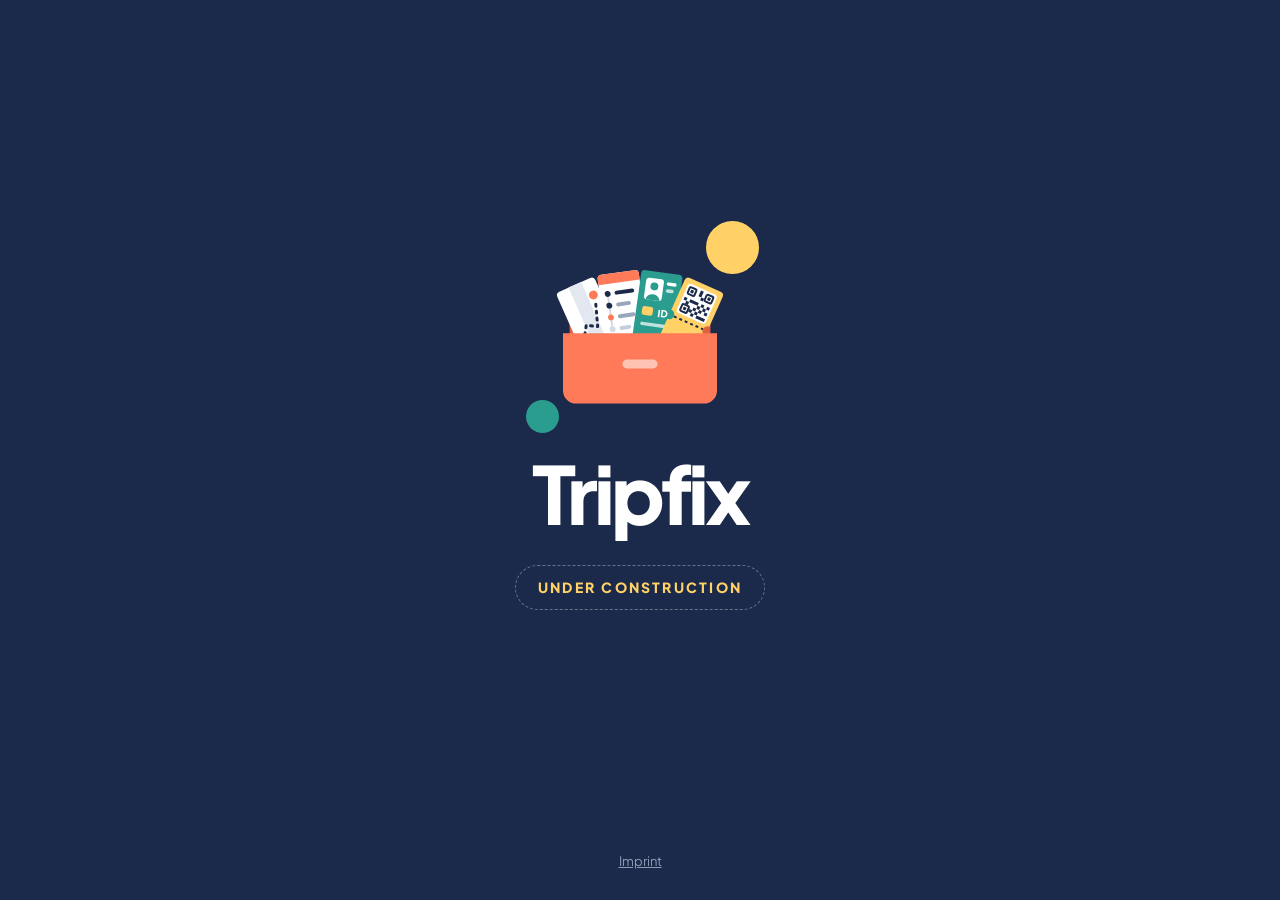
==== commit f3f69907: "Simplify start page to logo + under construction; noindex on all pages Co-Authored-By: Claude Opus 5" ====
--- a/index.html
+++ b/index.html
@@ -6,6 +6,7 @@
 <title>Tripfix – plan, log & save</title>
 <meta name="description" content="Your personal travel mate for every journey: plans, bookings & tickets, even offline.">
 <meta name="theme-color" content="#1B2A4A">
+<meta name="robots" content="noindex, nofollow">
 <meta property="og:title" content="Tripfix – plan, log & save">
 <meta property="og:description" content="Your personal travel mate for every journey: plans, bookings & tickets, even offline.">
 <meta property="og:type" content="website">
@@ -72,28 +73,20 @@
 </svg>
 <div style="min-height: 100vh; min-height: 100svh; display: flex; flex-direction: column; background: #1B2A4A; color: #FFFFFF; font-size: 17px; line-height: 1.6">
   <main style="flex: 1; display: flex; align-items: center; justify-content: center; padding: 56px 24px">
-    <div style="width: 100%; max-width: 560px; display: flex; flex-direction: column; align-items: center; gap: 28px; text-align: center">
-      <div style="position: relative; width: 220px; max-width: 70%; aspect-ratio: 1 / 1">
-        <div style="position: absolute; top: 0; right: -4%; width: 24%; aspect-ratio: 1 / 1; border-radius: 50%; background: #FFD166"></div>
-        <div style="position: absolute; bottom: 4%; left: -2%; width: 15%; aspect-ratio: 1 / 1; border-radius: 50%; background: #2A9D8F"></div>
-        <svg viewBox="0 0 200 200" style="position: absolute; inset: 0; width: 100%; height: 100%" role="img" aria-label="Tripfix logo"><use href="#tfmark"></use></svg>
+    <div style="display: flex; flex-direction: column; align-items: center; gap: 32px; text-align: center">
+      <div style="display: flex; flex-direction: column; align-items: center; gap: 12px">
+        <div style="position: relative; width: 220px; max-width: 60vw; aspect-ratio: 1 / 1">
+          <div style="position: absolute; top: 0; right: -4%; width: 24%; aspect-ratio: 1 / 1; border-radius: 50%; background: #FFD166"></div>
+          <div style="position: absolute; bottom: 4%; left: -2%; width: 15%; aspect-ratio: 1 / 1; border-radius: 50%; background: #2A9D8F"></div>
+          <svg viewBox="0 0 200 200" style="position: absolute; inset: 0; width: 100%; height: 100%" aria-hidden="true"><use href="#tfmark"></use></svg>
+        </div>
+        <h1 style="margin: 0; font-weight: 800; font-size: clamp(52px, 12vw, 80px); line-height: 1; letter-spacing: -0.05em">Tripfix</h1>
       </div>
-      <div style="display: flex; flex-direction: column; align-items: center; gap: 4px">
-        <h1 style="margin: 0; font-weight: 800; font-size: clamp(52px, 12vw, 80px); line-height: 1; letter-spacing: -0.05em">Tripfix</h1>
-        <span style="font-weight: 500; font-size: 20px; color: #FF7A59">plan, log &amp; save</span>
-      </div>
-      <p style="margin: 0; font-size: 20px; color: #C9D1E0; max-width: 26em">Your personal travel mate for every journey: plans, bookings &amp; tickets, even offline.</p>
-      <div style="display: flex; flex-direction: column; align-items: center; gap: 10px; padding: 22px 28px; border-radius: 24px; background: rgba(255,255,255,0.06); border: 1.5px dashed rgba(255,255,255,0.28)">
-        <span style="font-size: 13px; font-weight: 800; letter-spacing: 0.14em; text-transform: uppercase; color: #FFD166">Under construction</span>
-        <span style="color: #E3E8F0">Our website and the Android app are on their way.</span>
-      </div>
-      <a href="mailto:hello@tripfix.net" style="text-decoration: none; color: #1B2A4A; background: #FF7A59; padding: 14px 26px; border-radius: 16px; font-weight: 800; font-size: 18px">hello@tripfix.net</a>
+      <span style="padding: 10px 22px; border-radius: 999px; border: 1.5px dashed rgba(255,255,255,0.35); font-size: 14px; font-weight: 800; letter-spacing: 0.16em; text-transform: uppercase; color: #FFD166">Under construction</span>
     </div>
   </main>
-  <footer style="padding: 20px 24px 28px; display: flex; flex-wrap: wrap; justify-content: center; gap: 8px 24px; font-size: 14px; color: #A9B4C8">
-    <span>© 2026 Tripfix</span>
-    <a href="imprint.html" style="color: #C9D1E0">Imprint</a>
-    <a href="privacy.html" style="color: #C9D1E0">Privacy policy</a>
+  <footer style="padding: 20px 24px 28px; display: flex; justify-content: center; font-size: 13px">
+    <a href="imprint.html" style="color: #8F9BB3">Imprint</a>
   </footer>
 </div>
 
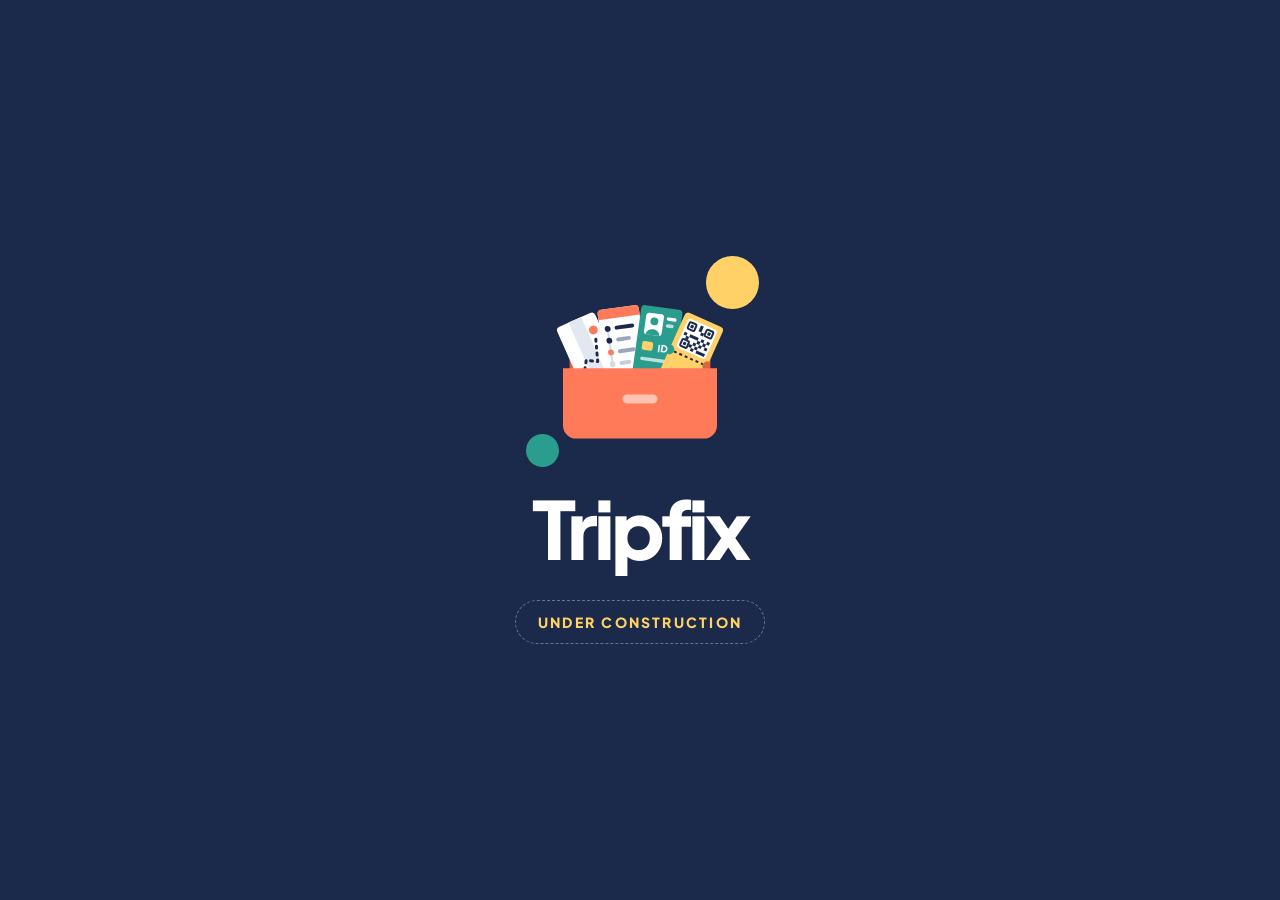
==== commit 7980a556: "Remove imprint link from start page Co-Authored-By: Claude Opus 5.5 <noreply@anthropic.com> Claude-S" ====
--- a/index.html
+++ b/index.html
@@ -85,9 +85,6 @@
       <span style="padding: 10px 22px; border-radius: 999px; border: 1.5px dashed rgba(255,255,255,0.35); font-size: 14px; font-weight: 800; letter-spacing: 0.16em; text-transform: uppercase; color: #FFD166">Under construction</span>
     </div>
   </main>
-  <footer style="padding: 20px 24px 28px; display: flex; justify-content: center; font-size: 13px">
-    <a href="imprint.html" style="color: #8F9BB3">Imprint</a>
-  </footer>
 </div>
 
 </body>
